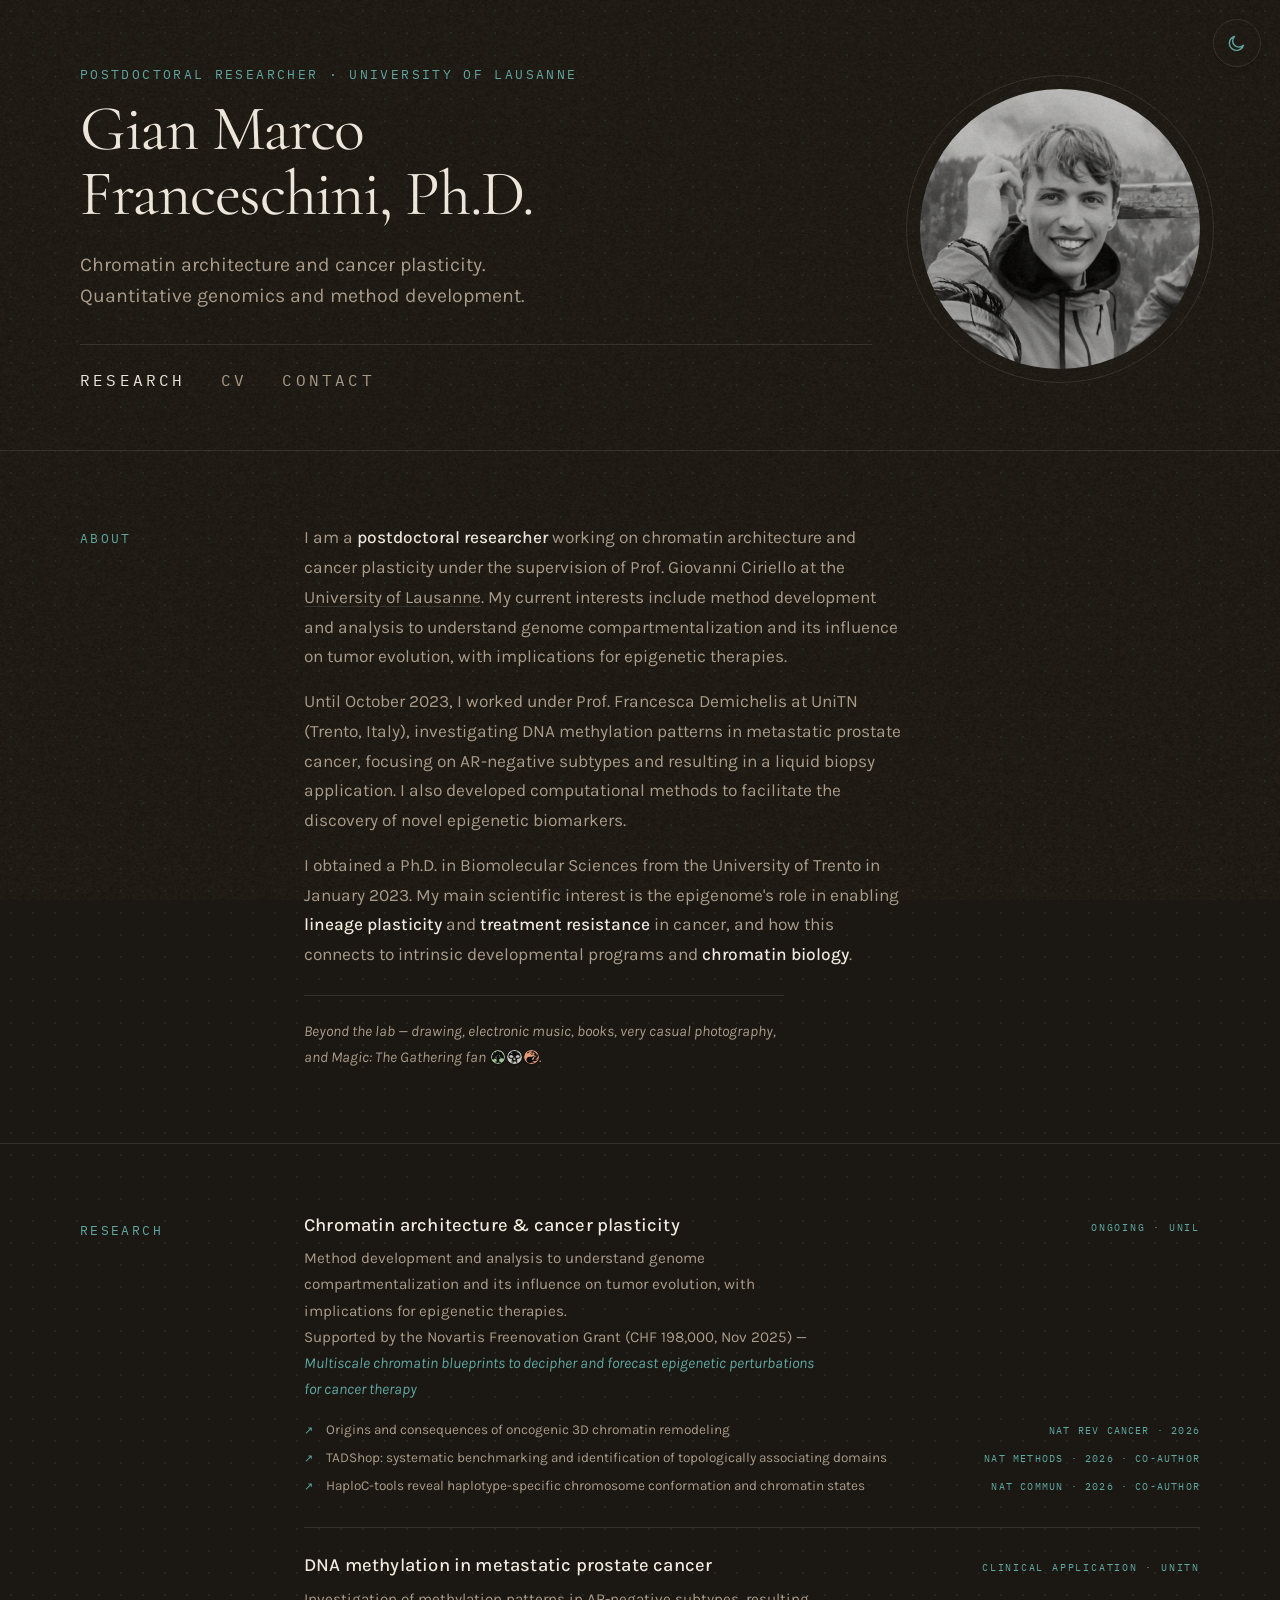
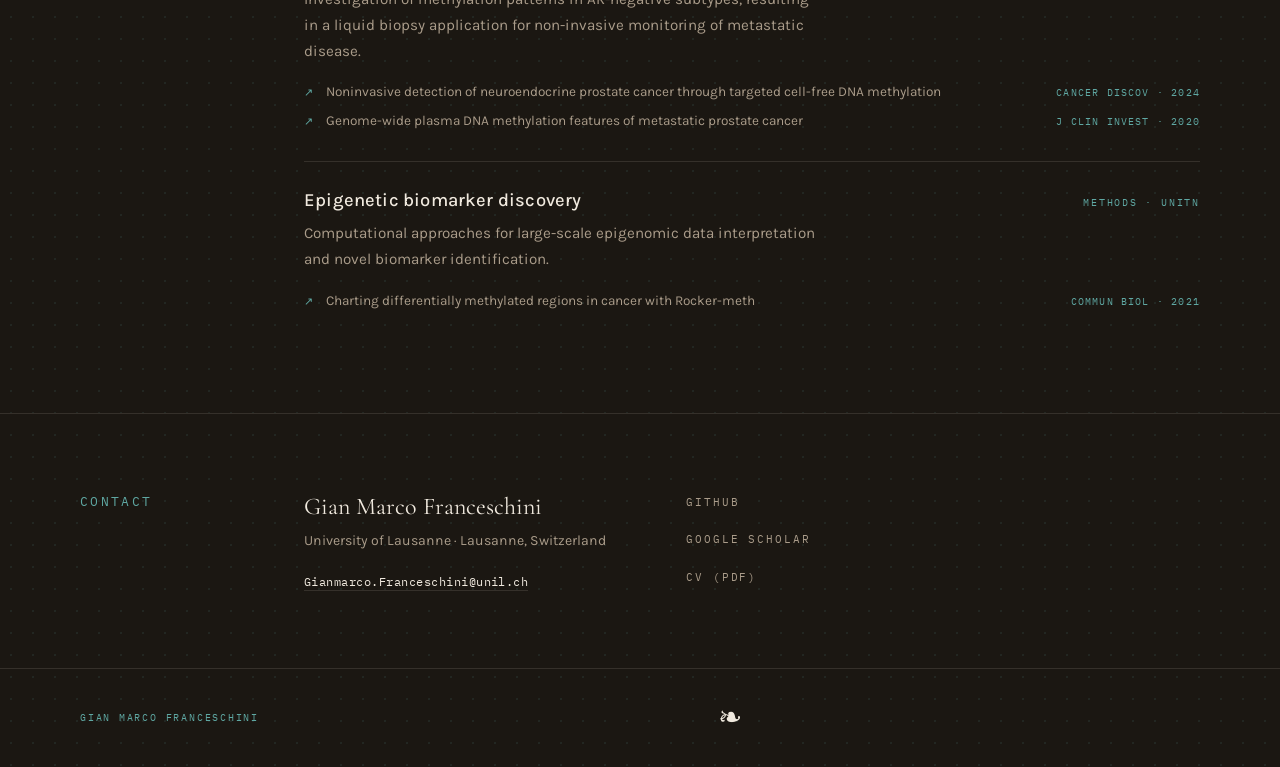
==== index.html @ 77a2c935 "Add mana symbols to Magic reference in About Fold the Magic: The Gathering mention into the interest" ====
<!doctype html>
<html lang="en">
<head>
  <meta charset="utf-8" />
  <meta name="viewport" content="width=device-width, initial-scale=1" />
  <meta name="description" content="Gian Marco Franceschini — computational biologist working on chromatin architecture and cancer plasticity at the University of Lausanne." />
  <title>Gian Marco Franceschini</title>
  <link rel="preconnect" href="https://fonts.googleapis.com" />
  <link rel="preconnect" href="https://fonts.gstatic.com" crossorigin />
  <link href="https://fonts.googleapis.com/css2?family=Cormorant+Garamond:ital,wght@0,300;0,400;0,500;1,300;1,400&family=IBM+Plex+Mono:wght@400;500&family=Karla:wght@400;500&display=swap" rel="stylesheet" />
  <link rel="stylesheet" href="./styles.css" />
  <script>
    (function () {
      try {
        var saved = localStorage.getItem('theme');
        var theme;
        if (saved === 'dark' || saved === 'light') {
          theme = saved;
        } else {
          var hour = new Date().getHours();
          theme = (hour >= 19 || hour < 7) ? 'dark' : 'light';
        }
        document.documentElement.setAttribute('data-theme', theme);
      } catch (e) {}
    }());
  </script>
</head>
<body>

  <button id="themeToggle" class="theme-toggle" type="button" aria-label="Toggle night mode" aria-pressed="false">
    <svg class="icon-sun" viewBox="0 0 24 24" fill="none" stroke="currentColor" stroke-width="1.6" stroke-linecap="round" aria-hidden="true">
      <circle cx="12" cy="12" r="4.2" />
      <path d="M12 2.5v2.4M12 19.1v2.4M4.6 4.6l1.7 1.7M17.7 17.7l1.7 1.7M2.5 12h2.4M19.1 12h2.4M4.6 19.4l1.7-1.7M17.7 6.3l1.7-1.7" />
    </svg>
    <svg class="icon-moon" viewBox="0 0 24 24" fill="none" stroke="currentColor" stroke-width="1.6" stroke-linecap="round" stroke-linejoin="round" aria-hidden="true">
      <path d="M20 14.2A8.2 8.2 0 1 1 9.8 4a6.6 6.6 0 0 0 10.2 10.2z" />
    </svg>
  </button>

  <main>

    <section class="hero" id="home">
      <div class="inner hero-layout">
        <div class="hero-text">
          <p class="label">Postdoctoral Researcher · University of Lausanne</p>
          <h1>Gian Marco<br>Franceschini, Ph.D.</h1>
          <p class="hero-lead">
            Chromatin architecture and cancer plasticity.<br>
            Quantitative genomics and method development.
          </p>
          <nav class="hero-links" aria-label="Quick links">
            <a href="#research">Research</a>
            <a href="./CV.pdf" target="_blank" rel="noopener noreferrer">CV</a>
            <a href="#contact">Contact</a>
          </nav>
        </div>
        <figure class="hero-portrait">
          <img src="./GMF.webp" alt="Gian Marco Franceschini" />
        </figure>
      </div>
    </section>

    <section class="section" id="about">
      <div class="inner two-col">
        <p class="label col-label">About</p>
        <div class="col-body">
          <p>
            I am a <strong>postdoctoral researcher</strong> working on chromatin architecture and
            cancer plasticity under the supervision of Prof. Giovanni Ciriello at the
            <a href="https://www.unil.ch" target="_blank" rel="noopener noreferrer">University of Lausanne</a>.
            My current interests include method development and analysis to understand genome
            compartmentalization and its influence on tumor evolution, with implications for epigenetic therapies.
          </p>
          <p>
            Until October 2023, I worked under Prof. Francesca Demichelis at UniTN (Trento, Italy),
            investigating DNA methylation patterns in metastatic prostate cancer, focusing on AR-negative
            subtypes and resulting in a liquid biopsy application. I also developed computational methods
            to facilitate the discovery of novel epigenetic biomarkers.
          </p>
          <p>
            I obtained a Ph.D. in Biomolecular Sciences from the University of Trento in January 2023.
            My main scientific interest is the epigenome's role in enabling <strong>lineage plasticity</strong>
            and <strong>treatment resistance</strong> in cancer, and how this connects to intrinsic
            developmental programs and <strong>chromatin biology</strong>.
          </p>
          <p class="aside">
            Beyond the lab — drawing, electronic music, books, very casual photography, and
            Magic: The Gathering fan <span class="mana" aria-label="green, black and red mana"
            role="img"><img src="./mana/G.svg" alt="" /><img src="./mana/B.svg" alt="" /><img
            src="./mana/R.svg" alt="" /></span>.
          </p>
        </div>
      </div>
    </section>

    <section class="section" id="research">
      <div class="inner two-col">
        <p class="label col-label">Research</p>
        <div class="col-body">
          <ol class="project-list">

            <li class="project-item reveal">
              <div class="project-header">
                <h3>Chromatin architecture &amp; cancer plasticity</h3>
                <span class="project-tag">Ongoing · UNIL</span>
              </div>
              <p>
                Method development and analysis to understand genome compartmentalization and its
                influence on tumor evolution, with implications for epigenetic therapies.
              </p>
              <p class="grant-note">
                Supported by the Novartis Freenovation Grant (CHF&nbsp;198,000, Nov 2025) —
                <em>Multiscale chromatin blueprints to decipher and forecast epigenetic perturbations for cancer therapy</em>
              </p>
              <ul class="paper-list">
                <li>
                  <a href="https://doi.org/10.1038/s41568-026-00969-1" target="_blank" rel="noopener noreferrer">
                    Origins and consequences of oncogenic 3D chromatin remodeling
                    <span class="venue">Nat Rev Cancer · 2026</span>
                  </a>
                </li>
                <li>
                  <a href="https://doi.org/10.1038/s41592-026-03100-2" target="_blank" rel="noopener noreferrer">
                    TADShop: systematic benchmarking and identification of topologically associating domains
                    <span class="venue">Nat Methods · 2026 · co-author</span>
                  </a>
                </li>
                <li>
                  <a href="https://doi.org/10.1038/s41467-026-72326-7" target="_blank" rel="noopener noreferrer">
                    HaploC-tools reveal haplotype-specific chromosome conformation and chromatin states
                    <span class="venue">Nat Commun · 2026 · co-author</span>
                  </a>
                </li>
              </ul>
            </li>

            <li class="project-item reveal">
              <div class="project-header">
                <h3>DNA methylation in metastatic prostate cancer</h3>
                <span class="project-tag">Clinical application · UniTN</span>
              </div>
              <p>
                Investigation of methylation patterns in AR-negative subtypes, resulting in a liquid
                biopsy application for non-invasive monitoring of metastatic disease.
              </p>
              <ul class="paper-list">
                <li>
                  <a href="https://doi.org/10.1158/2159-8290.CD-23-0754" target="_blank" rel="noopener noreferrer">
                    Noninvasive detection of neuroendocrine prostate cancer through targeted cell-free DNA methylation
                    <span class="venue">Cancer Discov · 2024</span>
                  </a>
                </li>
                <li>
                  <a href="https://doi.org/10.1172/JCI130887" target="_blank" rel="noopener noreferrer">
                    Genome-wide plasma DNA methylation features of metastatic prostate cancer
                    <span class="venue">J Clin Invest · 2020</span>
                  </a>
                </li>
              </ul>
            </li>

            <li class="project-item reveal">
              <div class="project-header">
                <h3>Epigenetic biomarker discovery</h3>
                <span class="project-tag">Methods · UniTN</span>
              </div>
              <p>
                Computational approaches for large-scale epigenomic data interpretation
                and novel biomarker identification.
              </p>
              <ul class="paper-list">
                <li>
                  <a href="https://doi.org/10.1038/s42003-021-02761-3" target="_blank" rel="noopener noreferrer">
                    Charting differentially methylated regions in cancer with Rocker-meth
                    <span class="venue">Commun Biol · 2021</span>
                  </a>
                </li>
              </ul>
            </li>

          </ol>
        </div>
      </div>
    </section>

    <section class="section" id="contact">
      <div class="inner two-col">
        <p class="label col-label">Contact</p>
        <div class="col-body contact-body">
          <div>
            <p class="contact-name">Gian Marco Franceschini</p>
            <p class="contact-place">University of Lausanne · Lausanne, Switzerland</p>
            <a class="contact-email" href="mailto:Gianmarco.Franceschini@unil.ch">
              Gianmarco.Franceschini@unil.ch
            </a>
          </div>
          <ul class="ext-links">
            <li><a href="https://github.com/gmfranceschini" target="_blank" rel="noopener noreferrer">GitHub</a></li>
            <li><a href="https://scholar.google.it/citations?user=wpAFYbkAAAAJ&hl=en" target="_blank" rel="noopener noreferrer">Google Scholar</a></li>
            <li><a href="./CV.pdf" target="_blank" rel="noopener noreferrer">CV (PDF)</a></li>
          </ul>
        </div>
      </div>
    </section>

  </main>

  <footer class="site-footer">
    <div class="inner footer-row">
      <span>Gian Marco Franceschini</span>
      <span class="ornament">❧</span>
      <span id="year"></span>
    </div>
  </footer>

  <script src="./script.js"></script>

</body>
</html>
---- styles.css ----
/* ── Tokens ───────────────────────────────────────────── */
:root {
  --bg:         #F5F3EE;
  --text:       #111010;
  --muted:      #706860;
  --accent:     #7A6B58;
  --rule:       #DDD9D1;
  --header-bg:  rgba(245, 243, 238, 0.92);
  --dot:        rgba(122, 107, 88, 0.16);
}

@media (prefers-color-scheme: dark) {
  :root:not([data-theme="light"]) {
    --bg:         #1B1712;
    --text:       #F0E9DE;
    --muted:      #AA9C8A;
    --accent:     #5FA8A3;
    --rule:       #35302A;
    --header-bg:  rgba(27, 23, 18, 0.92);
    --dot:        rgba(95, 168, 163, 0.11);
  }
}

:root[data-theme="dark"] {
  --bg:         #1B1712;
  --text:       #F0E9DE;
  --muted:      #AA9C8A;
  --accent:     #5FA8A3;
  --rule:       #35302A;
  --header-bg:  rgba(27, 23, 18, 0.92);
  --dot:        rgba(95, 168, 163, 0.11);
}

/* ── Reset ────────────────────────────────────────────── */
*, *::before, *::after { box-sizing: border-box; }

html { scroll-behavior: smooth; }

body {
  margin: 0;
  background-color: var(--bg);
  background-image: radial-gradient(
    var(--dot) 1px,
    transparent 1px
  );
  background-size: 22px 22px;
  color: var(--text);
  font-family: "Karla", sans-serif;
  font-size: 1.08rem;
  line-height: 1.72;
  -webkit-font-smoothing: antialiased;
  transition: background-color 0.3s, color 0.3s;
}


img { display: block; max-width: 100%; }

/* ── Layout ───────────────────────────────────────────── */
.inner {
  width: min(1120px, 94vw);
  margin: 0 auto;
}

.two-col {
  display: grid;
  grid-template-columns: 10rem 1fr;
  gap: 0 4rem;
  align-items: start;
}

/* ── Type scale ───────────────────────────────────────── */
h1, h2, h3 {
  font-family: "Cormorant Garamond", serif;
  font-weight: 400;
  line-height: 1.02;
  margin: 0;
  text-wrap: balance;
}

h1 {
  font-size: clamp(2.2rem, 5.5vw, 4rem);
  letter-spacing: -0.02em;
  margin-top: 0.6rem;
}

h3 {
  font-family: "Karla", sans-serif;
  font-size: clamp(1rem, 1.8vw, 1.15rem);
  font-weight: 500;
  font-style: normal;
  letter-spacing: 0.01em;
}

.label {
  font-family: "IBM Plex Mono", monospace;
  font-size: 0.82rem;
  font-weight: 400;
  text-transform: uppercase;
  letter-spacing: 0.18em;
  color: var(--accent);
  margin: 0;
}

.hero-lead {
  margin: 1.4rem 0 0;
  font-size: 1.22rem;
  color: var(--muted);
  line-height: 1.6;
  max-width: 44ch;
}

/* ── Header ───────────────────────────────────────────── */
.site-header {
  position: sticky;
  top: 0;
  z-index: 50;
  background: var(--header-bg);
  backdrop-filter: blur(12px);
  -webkit-backdrop-filter: blur(12px);
  border-bottom: 1px solid transparent;
  transition: border-color 0.4s, background-color 0.3s;
}

.site-header.is-scrolled { border-bottom-color: var(--rule); }

.header-row {
  display: flex;
  align-items: center;
  justify-content: space-between;
  min-height: 64px;
}

.brand {
  font-family: "IBM Plex Mono", monospace;
  font-size: 0.75rem;
  font-weight: 500;
  letter-spacing: 0.28em;
  text-transform: uppercase;
  text-decoration: none;
  color: var(--text);
  transition: color 0.2s;
}
.brand:hover { color: var(--accent); }

.site-nav { display: flex; gap: 2rem; }

.site-nav a {
  font-family: "IBM Plex Mono", monospace;
  font-size: 0.66rem;
  text-transform: uppercase;
  letter-spacing: 0.2em;
  text-decoration: none;
  color: var(--muted);
  transition: color 0.2s;
  padding-bottom: 1px;
  border-bottom: 1px solid transparent;
}

.site-nav a:hover,
.site-nav a.active {
  color: var(--text);
  border-bottom-color: var(--text);
}

.menu-button { display: none; }

/* ── Hero ─────────────────────────────────────────────── */
.hero { padding: 4rem 0 3.5rem; }

.hero-layout {
  display: grid;
  grid-template-columns: 1fr 280px;
  gap: 3rem;
  align-items: center;
}

.hero-text { display: flex; flex-direction: column; }

.hero-links {
  display: flex;
  gap: 2.2rem;
  margin-top: 2rem;
  align-items: center;
  border-top: 1px solid var(--rule);
  padding-top: 1.4rem;
}

.hero-links a {
  font-family: "IBM Plex Mono", monospace;
  font-size: 1rem;
  text-transform: uppercase;
  letter-spacing: 0.2em;
  text-decoration: none;
  color: var(--muted);
  transition: color 0.2s;
}

.hero-links a:first-child { color: var(--text); }

.hero-links a:hover { color: var(--text); }

.hero-portrait {
  margin: 0;
  position: relative;
}

.hero-portrait::before {
  content: '';
  position: absolute;
  inset: -14px;
  border-radius: 50%;
  border: 1px solid var(--rule);
  pointer-events: none;
}

.hero-portrait img {
  width: 280px;
  height: 280px;
  border-radius: 50%;
  object-fit: cover;
  object-position: top center;
  filter: grayscale(20%) contrast(1.02);
  transition: filter 0.3s;
}

:root[data-theme="dark"] .hero-portrait img {
  filter: grayscale(20%) contrast(1.02) brightness(0.9);
}

@media (prefers-color-scheme: dark) {
  :root:not([data-theme="light"]) .hero-portrait img {
    filter: grayscale(20%) contrast(1.02) brightness(0.9);
  }
}

/* ── Sections ─────────────────────────────────────────── */
.section {
  padding: 4.5rem 0;
  border-top: 1px solid var(--rule);
}

.col-label { padding-top: 0.3rem; }

.col-body p {
  margin: 0 0 0.95rem;
  color: var(--muted);
  max-width: 60ch;
}

.col-body p:last-child { margin-bottom: 0; }

.col-body strong { color: var(--text); font-weight: 500; }

.col-body a {
  color: inherit;
  text-decoration-color: var(--rule);
  text-underline-offset: 3px;
  transition: color 0.2s;
}

.col-body a:hover { color: var(--text); }

.aside {
  margin-top: 1.6rem !important;
  padding-top: 1.4rem;
  border-top: 1px solid var(--rule);
  font-style: italic;
  font-size: 0.94rem;
}

.mana {
  display: inline-flex;
  gap: 0.18em;
  vertical-align: -0.15em;
  margin-left: 0.1em;
}

.mana img {
  display: inline-block;
  width: 0.95em;
  height: 0.95em;
  border-radius: 50%;
  box-shadow: 0 1px 2px rgba(0, 0, 0, 0.3);
}

/* ── Research ─────────────────────────────────────────── */
.project-list {
  list-style: none;
  margin: 0;
  padding: 0;
}

.project-item {
  padding: 1.8rem 0;
  border-bottom: 1px solid var(--rule);
}

.project-item:first-child { padding-top: 0; }
.project-item:last-child  { border-bottom: none; }

.project-header {
  display: flex;
  align-items: baseline;
  justify-content: space-between;
  gap: 1.5rem;
  margin-bottom: 0.6rem;
  flex-wrap: wrap;
}

.project-tag {
  font-family: "IBM Plex Mono", monospace;
  font-size: 0.62rem;
  text-transform: uppercase;
  letter-spacing: 0.18em;
  color: var(--accent);
  white-space: nowrap;
  flex-shrink: 0;
}

.project-item p {
  margin: 0 0 0 !important;
  font-size: 0.95rem;
  max-width: 58ch;
}

.grant-note {
  margin: 0.6rem 0 0;
  font-size: 0.8rem;
  color: var(--muted);
  max-width: 58ch;
}

.grant-note em {
  font-style: italic;
  color: var(--accent);
}

/* ── Paper links ──────────────────────────────────────── */
.paper-list {
  list-style: none;
  margin: 1rem 0 0;
  padding: 0;
  display: flex;
  flex-direction: column;
  gap: 0.3rem;
}

.paper-list a {
  display: flex;
  align-items: baseline;
  gap: 0.8rem;
  font-size: 0.85rem;
  color: var(--muted) !important;
  text-decoration: none !important;
  transition: color 0.2s;
}

.paper-list a::before {
  content: "↗";
  font-size: 0.7rem;
  flex-shrink: 0;
  color: var(--accent);
  transition: color 0.2s;
}

.paper-list a:hover,
.paper-list a:hover::before { color: var(--text) !important; }

.venue {
  font-family: "IBM Plex Mono", monospace;
  font-size: 0.62rem;
  text-transform: uppercase;
  letter-spacing: 0.12em;
  color: var(--accent);
  flex-shrink: 0;
  margin-left: auto;
  padding-left: 0.5rem;
}

/* ── Contact ──────────────────────────────────────────── */
.contact-body {
  display: flex;
  align-items: flex-start;
  gap: 5rem;
}

.contact-name {
  font-family: "Cormorant Garamond", serif;
  font-size: 1.5rem;
  font-weight: 400;
  color: var(--text) !important;
  margin: 0 0 0.15rem !important;
}

.contact-place {
  font-size: 0.88rem;
  color: var(--muted) !important;
  margin: 0 0 0.8rem !important;
}

.contact-email {
  font-family: "IBM Plex Mono", monospace;
  font-size: 0.75rem;
  letter-spacing: 0.04em;
  color: var(--text) !important;
  text-decoration: none;
  border-bottom: 1px solid var(--rule);
  padding-bottom: 1px;
  transition: border-color 0.2s;
}

.contact-email:hover { border-bottom-color: var(--text); }

.ext-links {
  list-style: none;
  margin: 0;
  padding: 0;
  display: flex;
  flex-direction: column;
  gap: 0.5rem;
}

.ext-links a {
  font-family: "IBM Plex Mono", monospace;
  font-size: 0.66rem;
  text-transform: uppercase;
  letter-spacing: 0.18em;
  text-decoration: none;
  color: var(--muted);
  transition: color 0.2s;
}

.ext-links a:hover { color: var(--text); }

/* ── Footer ───────────────────────────────────────────── */
.site-footer {
  border-top: 1px solid var(--rule);
  padding: 1.5rem 0;
}

.footer-row {
  display: flex;
  justify-content: space-between;
  align-items: center;
  font-family: "IBM Plex Mono", monospace;
  font-size: 0.62rem;
  text-transform: uppercase;
  letter-spacing: 0.18em;
  color: var(--accent);
}

.ornament {
  font-family: "Cormorant Garamond", serif;
  font-size: 1.8rem;
  font-weight: 300;
  color: var(--text);
  letter-spacing: 0;
  text-transform: none;
  user-select: none;
}

/* ── Theme toggle ─────────────────────────────────────── */
.theme-toggle {
  position: fixed;
  top: 1.2rem;
  right: 1.2rem;
  z-index: 1000;
  display: inline-flex;
  align-items: center;
  justify-content: center;
  width: 3rem;
  height: 3rem;
  background: var(--bg);
  border: 1.5px solid var(--rule);
  border-radius: 50%;
  color: var(--accent);
  cursor: pointer;
  box-shadow: 0 2px 8px rgba(0, 0, 0, 0.12);
  transition: background-color 0.3s, border-color 0.2s, color 0.2s, transform 0.2s;
}

.theme-toggle:hover { border-color: var(--accent); color: var(--accent); transform: scale(1.06); }

.theme-toggle svg { width: 1.3rem; height: 1.3rem; }

.theme-toggle .icon-moon { display: none; }
:root[data-theme="dark"] .theme-toggle .icon-sun { display: none; }
:root[data-theme="dark"] .theme-toggle .icon-moon { display: block; }

/* ── Reveal ───────────────────────────────────────────── */
.reveal {
  opacity: 0;
  transform: translateY(12px);
  transition: opacity 0.6s ease, transform 0.6s ease;
}
.reveal.is-visible { opacity: 1; transform: none; }

/* ── Responsive ───────────────────────────────────────── */
@media (max-width: 820px) {
  .hero-layout { grid-template-columns: 1fr; gap: 3rem; }
  .hero-portrait { order: -1; width: fit-content; margin: 0 auto; }
  .two-col { grid-template-columns: 1fr; gap: 1rem 0; }
  .col-label { padding-top: 0; }
  .contact-body { flex-direction: column; gap: 2rem; }
  .project-header { flex-direction: column; gap: 0.3rem; }
  .venue { margin-left: 0; }
}

@media (max-width: 580px) {
  .hero { padding: 5rem 0 4.5rem; }
  .hero-links { gap: 1.5rem; }
  .section { padding: 3.5rem 0; }

  .menu-button {
    display: inline-flex;
    align-items: center;
    background: transparent;
    border: 1px solid var(--rule);
    color: var(--text);
    font-family: "IBM Plex Mono", monospace;
    font-size: 0.62rem;
    text-transform: uppercase;
    letter-spacing: 0.18em;
    padding: 0.4rem 0.75rem;
    cursor: pointer;
  }

  .site-nav {
    position: absolute;
    top: 64px;
    right: 5vw;
    background: var(--bg);
    border: 1px solid var(--rule);
    display: none;
    flex-direction: column;
    gap: 0;
    padding: 0.5rem 0;
    min-width: 10rem;
  }

  .site-nav.open { display: flex; }

  .site-nav a {
    padding: 0.5rem 1rem;
    border: none;
    width: 100%;
  }
}

@media (prefers-reduced-motion: reduce) {
  *, *::before, *::after { transition-duration: 0.01ms !important; scroll-behavior: auto !important; }
  .reveal { opacity: 1; transform: none; }
}
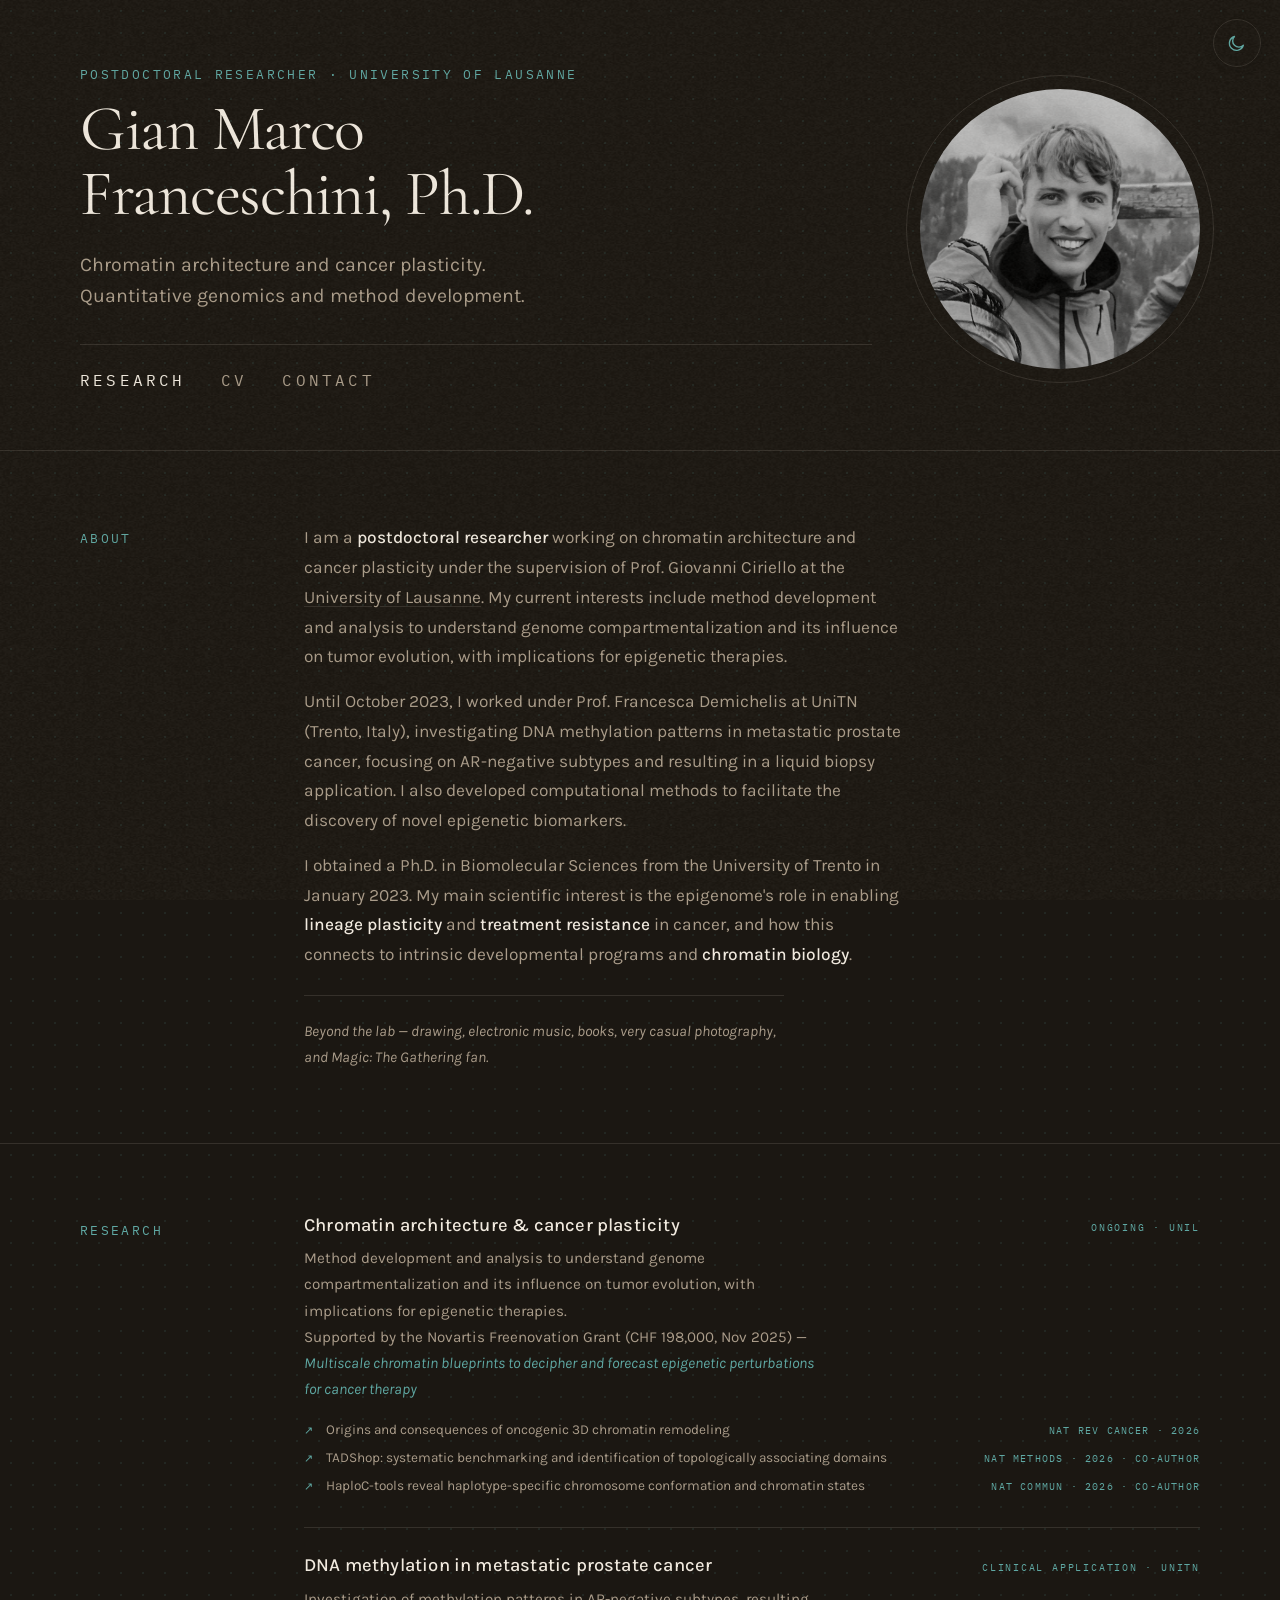
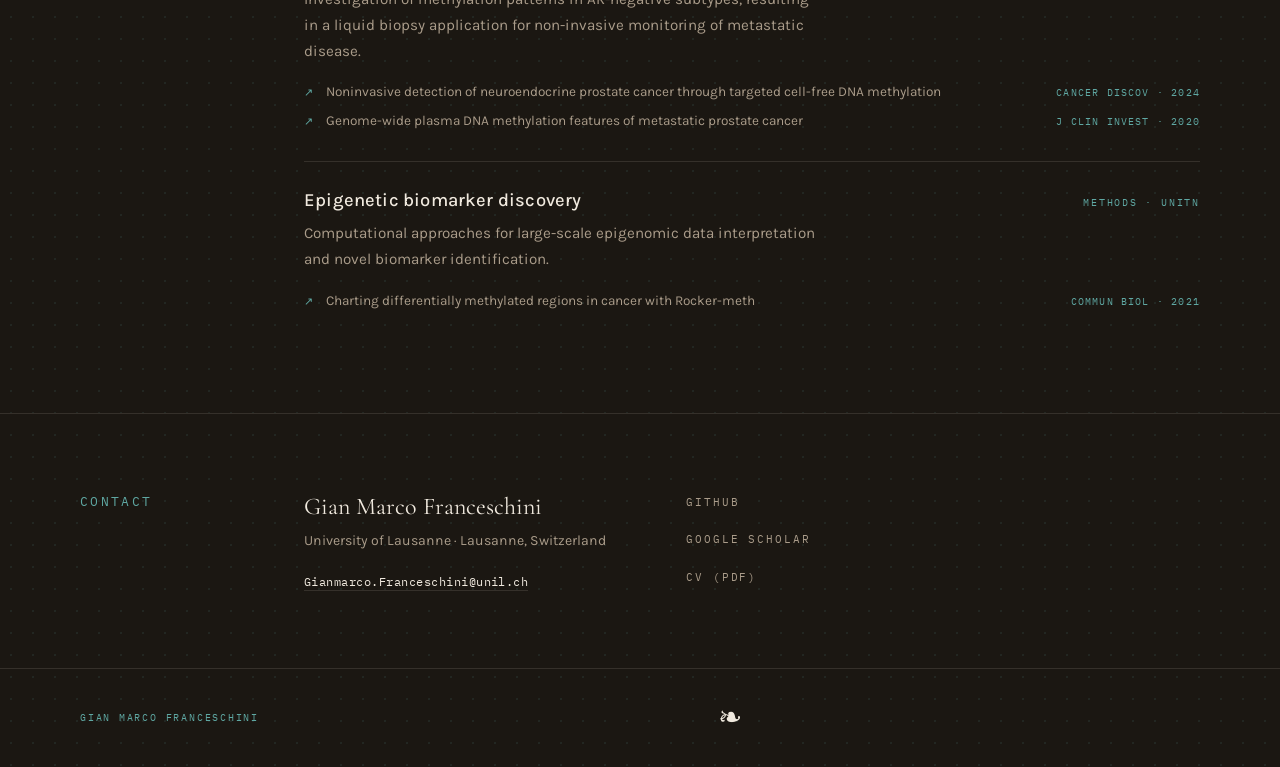
==== commit 2d19dcb4: "Drop mana symbols from the About aside The inline symbols rendered too large next to the italic asid" ====
--- a/index.html
+++ b/index.html
@@ -85,9 +85,7 @@
           </p>
           <p class="aside">
             Beyond the lab — drawing, electronic music, books, very casual photography, and
-            Magic: The Gathering fan <span class="mana" aria-label="green, black and red mana"
-            role="img"><img src="./mana/G.svg" alt="" /><img src="./mana/B.svg" alt="" /><img
-            src="./mana/R.svg" alt="" /></span>.
+            Magic: The Gathering fan.
           </p>
         </div>
       </div>
--- a/styles.css
+++ b/styles.css
@@ -268,21 +268,6 @@
   font-size: 0.94rem;
 }
 
-.mana {
-  display: inline-flex;
-  gap: 0.18em;
-  vertical-align: -0.15em;
-  margin-left: 0.1em;
-}
-
-.mana img {
-  display: inline-block;
-  width: 0.95em;
-  height: 0.95em;
-  border-radius: 50%;
-  box-shadow: 0 1px 2px rgba(0, 0, 0, 0.3);
-}
-
 /* ── Research ─────────────────────────────────────────── */
 .project-list {
   list-style: none;
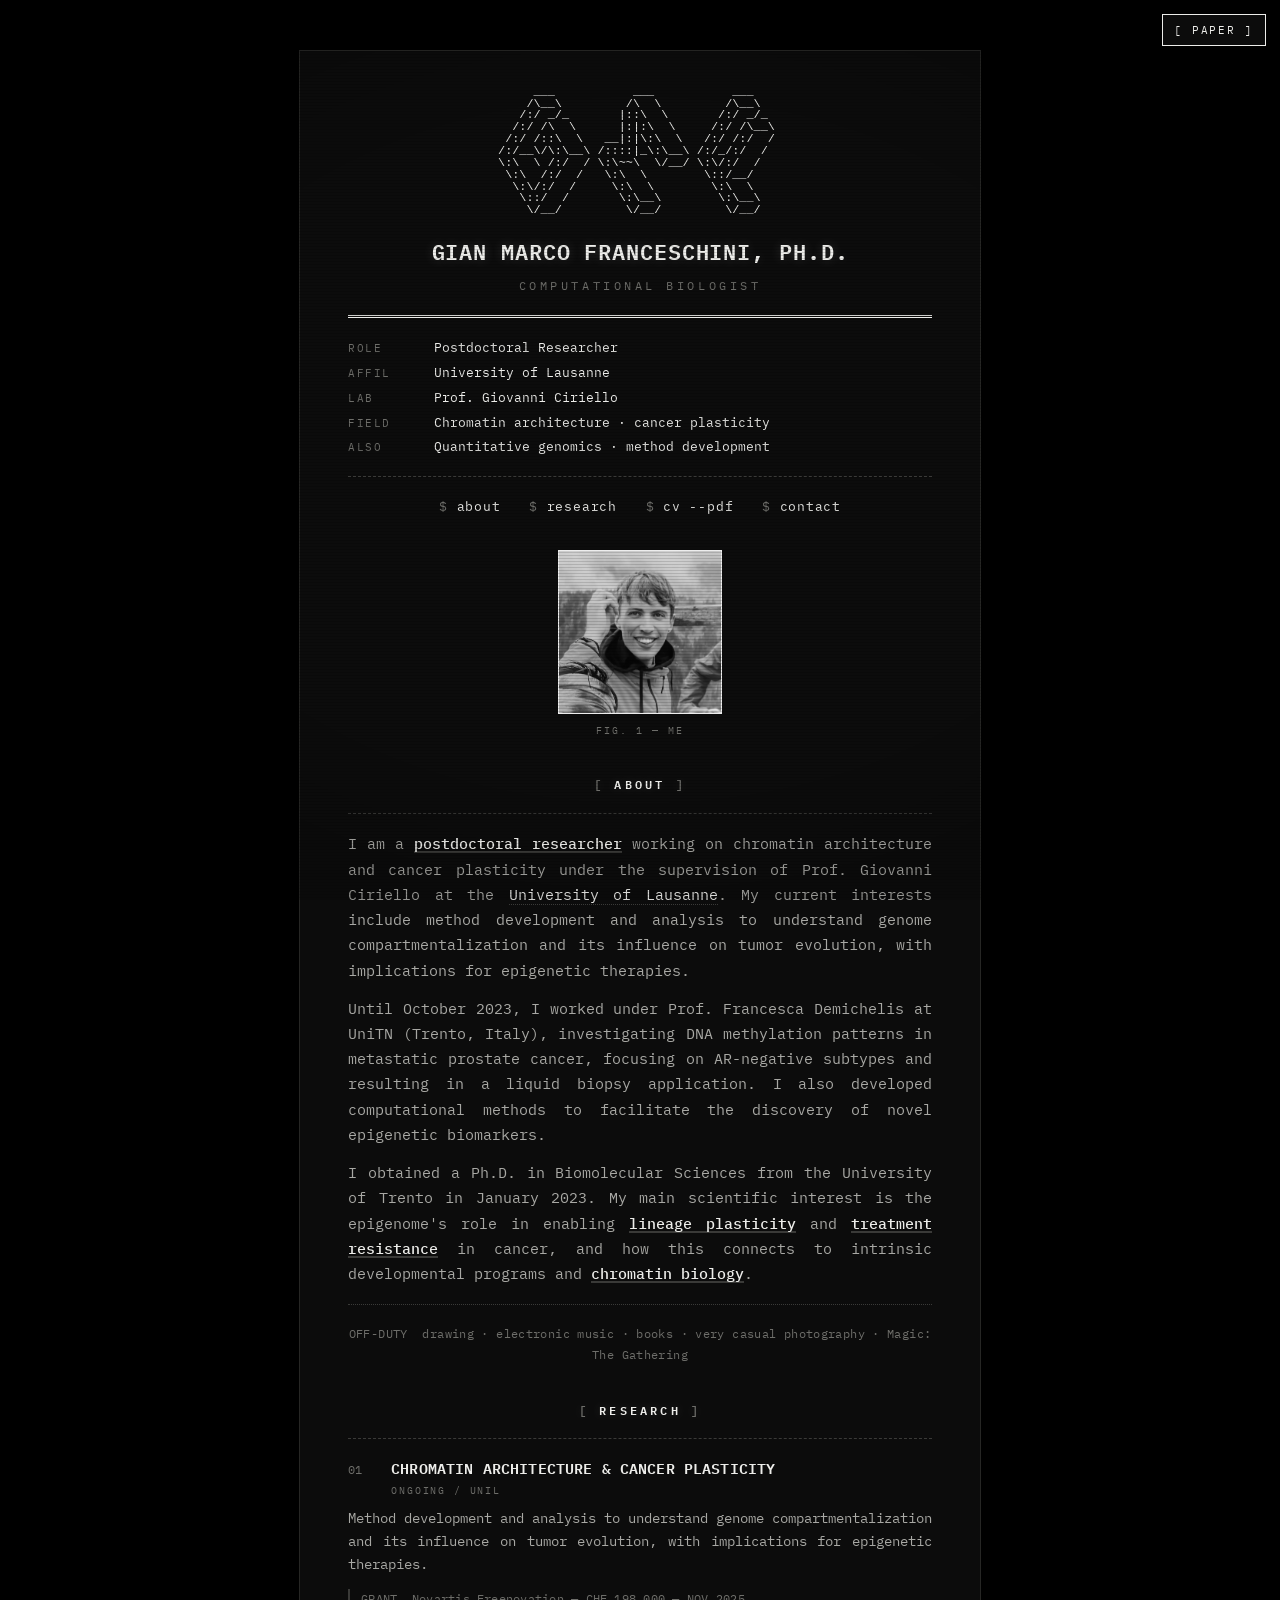
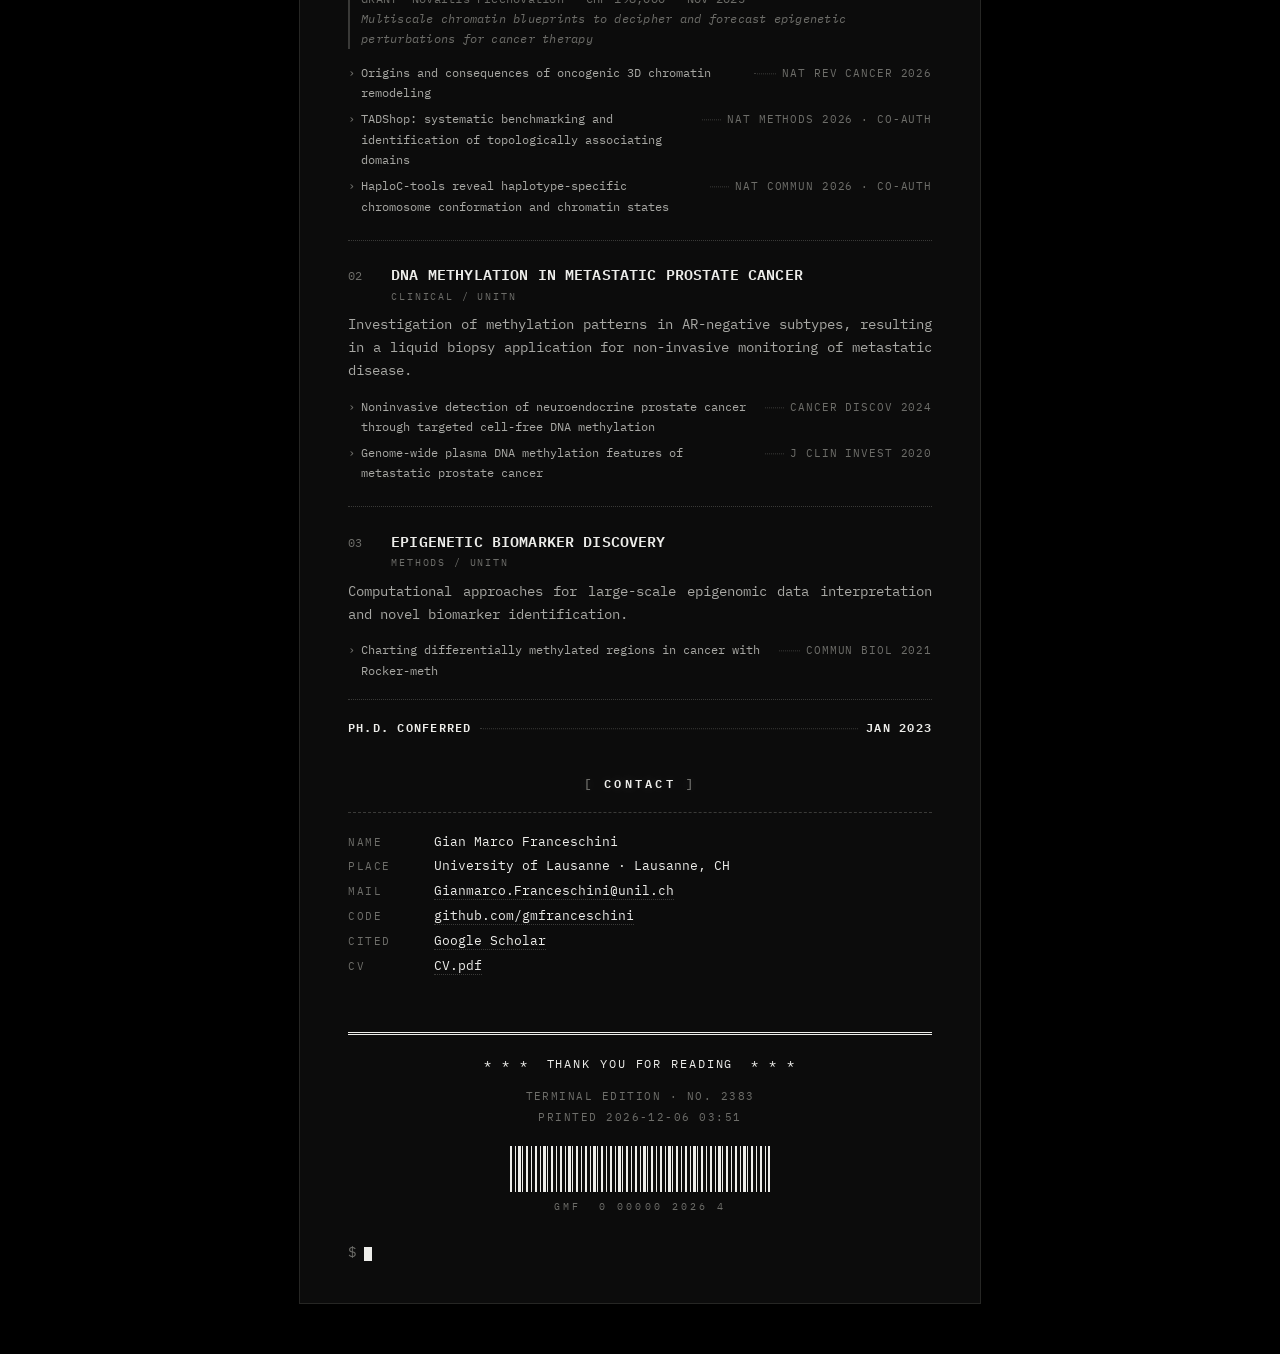
==== commit d2540452: "Switch the site to the terminal/receipt version Replace the editorial layout with a monospace, black" ====
--- a/index.html
+++ b/index.html
@@ -7,211 +7,231 @@
   <title>Gian Marco Franceschini</title>
   <link rel="preconnect" href="https://fonts.googleapis.com" />
   <link rel="preconnect" href="https://fonts.gstatic.com" crossorigin />
-  <link href="https://fonts.googleapis.com/css2?family=Cormorant+Garamond:ital,wght@0,300;0,400;0,500;1,300;1,400&family=IBM+Plex+Mono:wght@400;500&family=Karla:wght@400;500&display=swap" rel="stylesheet" />
-  <link rel="stylesheet" href="./styles.css" />
+  <link href="https://fonts.googleapis.com/css2?family=IBM+Plex+Mono:ital,wght@0,400;0,500;0,600;1,400&display=swap" rel="stylesheet" />
+  <link rel="stylesheet" href="./terminal.css" />
   <script>
     (function () {
       try {
-        var saved = localStorage.getItem('theme');
-        var theme;
-        if (saved === 'dark' || saved === 'light') {
-          theme = saved;
+        var saved = localStorage.getItem('receipt-mode');
+        if (saved === 'crt' || saved === 'paper') {
+          document.documentElement.setAttribute('data-mode', saved);
         } else {
           var hour = new Date().getHours();
-          theme = (hour >= 19 || hour < 7) ? 'dark' : 'light';
+          document.documentElement.setAttribute('data-mode', (hour >= 19 || hour < 7) ? 'crt' : 'paper');
         }
-        document.documentElement.setAttribute('data-theme', theme);
       } catch (e) {}
     }());
   </script>
 </head>
 <body>
 
-  <button id="themeToggle" class="theme-toggle" type="button" aria-label="Toggle night mode" aria-pressed="false">
-    <svg class="icon-sun" viewBox="0 0 24 24" fill="none" stroke="currentColor" stroke-width="1.6" stroke-linecap="round" aria-hidden="true">
-      <circle cx="12" cy="12" r="4.2" />
-      <path d="M12 2.5v2.4M12 19.1v2.4M4.6 4.6l1.7 1.7M17.7 17.7l1.7 1.7M2.5 12h2.4M19.1 12h2.4M4.6 19.4l1.7-1.7M17.7 6.3l1.7-1.7" />
-    </svg>
-    <svg class="icon-moon" viewBox="0 0 24 24" fill="none" stroke="currentColor" stroke-width="1.6" stroke-linecap="round" stroke-linejoin="round" aria-hidden="true">
-      <path d="M20 14.2A8.2 8.2 0 1 1 9.8 4a6.6 6.6 0 0 0 10.2 10.2z" />
-    </svg>
+  <button id="modeToggle" class="mode-toggle" type="button" aria-label="Toggle terminal mode" aria-pressed="false">
+    <span class="mode-toggle-label">[ CRT ]</span>
   </button>
 
-  <main>
-
-    <section class="hero" id="home">
-      <div class="inner hero-layout">
-        <div class="hero-text">
-          <p class="label">Postdoctoral Researcher · University of Lausanne</p>
-          <h1>Gian Marco<br>Franceschini, Ph.D.</h1>
-          <p class="hero-lead">
-            Chromatin architecture and cancer plasticity.<br>
-            Quantitative genomics and method development.
-          </p>
-          <nav class="hero-links" aria-label="Quick links">
-            <a href="#research">Research</a>
-            <a href="./CV.pdf" target="_blank" rel="noopener noreferrer">CV</a>
-            <a href="#contact">Contact</a>
-          </nav>
-        </div>
-        <figure class="hero-portrait">
-          <img src="./GMF.webp" alt="Gian Marco Franceschini" />
-        </figure>
+  <main class="receipt">
+
+    <div class="tear tear-top" aria-hidden="true"></div>
+
+    <header class="slip-head">
+      <pre class="logo" aria-hidden="true">      ___           ___           ___     
+     /\__\         /\  \         /\__\    
+    /:/ _/_       |::\  \       /:/ _/_   
+   /:/ /\  \      |:|:\  \     /:/ /\__\  
+  /:/ /::\  \   __|:|\:\  \   /:/ /:/  /  
+ /:/__\/\:\__\ /::::|_\:\__\ /:/_/:/  /   
+ \:\  \ /:/  / \:\~~\  \/__/ \:\/:/  /    
+  \:\  /:/  /   \:\  \        \::/__/     
+   \:\/:/  /     \:\  \        \:\  \     
+    \::/  /       \:\__\        \:\__\    
+     \/__/         \/__/         \/__/    </pre>
+      <h1>Gian Marco Franceschini, Ph.D.</h1>
+      <p class="sub">Computational biologist</p>
+      <div class="rule rule-double" aria-hidden="true"></div>
+      <dl class="meta">
+        <div><dt>ROLE</dt><dd>Postdoctoral Researcher</dd></div>
+        <div><dt>AFFIL</dt><dd>University of Lausanne</dd></div>
+        <div><dt>LAB</dt><dd>Prof. Giovanni Ciriello</dd></div>
+        <div><dt>FIELD</dt><dd>Chromatin architecture · cancer plasticity</dd></div>
+        <div><dt>ALSO</dt><dd>Quantitative genomics · method development</dd></div>
+      </dl>
+      <div class="rule" aria-hidden="true"></div>
+      <nav class="cmd-nav" aria-label="Quick links">
+        <a href="#about"><span class="prompt">$</span> about</a>
+        <a href="#research"><span class="prompt">$</span> research</a>
+        <a href="./CV.pdf" target="_blank" rel="noopener noreferrer"><span class="prompt">$</span> cv --pdf</a>
+        <a href="#contact"><span class="prompt">$</span> contact</a>
+      </nav>
+    </header>
+
+    <figure class="portrait">
+      <img src="./GMF.webp" alt="Gian Marco Franceschini" />
+      <figcaption>FIG. 1 — ME</figcaption>
+    </figure>
+
+    <section class="block" id="about">
+      <h2><span class="bracket">[</span> ABOUT <span class="bracket">]</span></h2>
+      <div class="rule" aria-hidden="true"></div>
+      <p>
+        I am a <strong>postdoctoral researcher</strong> working on chromatin architecture and
+        cancer plasticity under the supervision of Prof. Giovanni Ciriello at the
+        <a href="https://www.unil.ch" target="_blank" rel="noopener noreferrer">University of Lausanne</a>.
+        My current interests include method development and analysis to understand genome
+        compartmentalization and its influence on tumor evolution, with implications for
+        epigenetic therapies.
+      </p>
+      <p>
+        Until October 2023, I worked under Prof. Francesca Demichelis at UniTN (Trento, Italy),
+        investigating DNA methylation patterns in metastatic prostate cancer, focusing on
+        AR-negative subtypes and resulting in a liquid biopsy application. I also developed
+        computational methods to facilitate the discovery of novel epigenetic biomarkers.
+      </p>
+      <p>
+        I obtained a Ph.D. in Biomolecular Sciences from the University of Trento in January 2023.
+        My main scientific interest is the epigenome's role in enabling <strong>lineage plasticity</strong>
+        and <strong>treatment resistance</strong> in cancer, and how this connects to intrinsic
+        developmental programs and <strong>chromatin biology</strong>.
+      </p>
+      <div class="rule rule-dash" aria-hidden="true"></div>
+      <p class="aside">
+        OFF-DUTY &nbsp;drawing · electronic music · books · very casual photography ·
+        Magic: The Gathering
+      </p>
+    </section>
+
+    <section class="block" id="research">
+      <h2><span class="bracket">[</span> RESEARCH <span class="bracket">]</span></h2>
+      <div class="rule" aria-hidden="true"></div>
+
+      <ol class="items">
+
+        <li class="item">
+          <div class="item-head">
+            <span class="qty">01</span>
+            <h3>Chromatin architecture &amp; cancer plasticity</h3>
+            <span class="tag">ONGOING / UNIL</span>
+          </div>
+          <p>
+            Method development and analysis to understand genome compartmentalization and its
+            influence on tumor evolution, with implications for epigenetic therapies.
+          </p>
+          <p class="grant">
+            GRANT &nbsp;Novartis Freenovation — CHF&nbsp;198,000 — NOV 2025<br>
+            <em>Multiscale chromatin blueprints to decipher and forecast epigenetic
+            perturbations for cancer therapy</em>
+          </p>
+          <ul class="papers">
+            <li>
+              <a href="https://doi.org/10.1038/s41568-026-00969-1" target="_blank" rel="noopener noreferrer">
+                <span class="paper-title">Origins and consequences of oncogenic 3D chromatin remodeling</span>
+                <span class="leader" aria-hidden="true"></span>
+                <span class="venue">Nat Rev Cancer 2026</span>
+              </a>
+            </li>
+            <li>
+              <a href="https://doi.org/10.1038/s41592-026-03100-2" target="_blank" rel="noopener noreferrer">
+                <span class="paper-title">TADShop: systematic benchmarking and identification of topologically associating domains</span>
+                <span class="leader" aria-hidden="true"></span>
+                <span class="venue">Nat Methods 2026 · co-auth</span>
+              </a>
+            </li>
+            <li>
+              <a href="https://doi.org/10.1038/s41467-026-72326-7" target="_blank" rel="noopener noreferrer">
+                <span class="paper-title">HaploC-tools reveal haplotype-specific chromosome conformation and chromatin states</span>
+                <span class="leader" aria-hidden="true"></span>
+                <span class="venue">Nat Commun 2026 · co-auth</span>
+              </a>
+            </li>
+          </ul>
+        </li>
+
+        <li class="item">
+          <div class="item-head">
+            <span class="qty">02</span>
+            <h3>DNA methylation in metastatic prostate cancer</h3>
+            <span class="tag">CLINICAL / UNITN</span>
+          </div>
+          <p>
+            Investigation of methylation patterns in AR-negative subtypes, resulting in a liquid
+            biopsy application for non-invasive monitoring of metastatic disease.
+          </p>
+          <ul class="papers">
+            <li>
+              <a href="https://doi.org/10.1158/2159-8290.CD-23-0754" target="_blank" rel="noopener noreferrer">
+                <span class="paper-title">Noninvasive detection of neuroendocrine prostate cancer through targeted cell-free DNA methylation</span>
+                <span class="leader" aria-hidden="true"></span>
+                <span class="venue">Cancer Discov 2024</span>
+              </a>
+            </li>
+            <li>
+              <a href="https://doi.org/10.1172/JCI130887" target="_blank" rel="noopener noreferrer">
+                <span class="paper-title">Genome-wide plasma DNA methylation features of metastatic prostate cancer</span>
+                <span class="leader" aria-hidden="true"></span>
+                <span class="venue">J Clin Invest 2020</span>
+              </a>
+            </li>
+          </ul>
+        </li>
+
+        <li class="item">
+          <div class="item-head">
+            <span class="qty">03</span>
+            <h3>Epigenetic biomarker discovery</h3>
+            <span class="tag">METHODS / UNITN</span>
+          </div>
+          <p>
+            Computational approaches for large-scale epigenomic data interpretation
+            and novel biomarker identification.
+          </p>
+          <ul class="papers">
+            <li>
+              <a href="https://doi.org/10.1038/s42003-021-02761-3" target="_blank" rel="noopener noreferrer">
+                <span class="paper-title">Charting differentially methylated regions in cancer with Rocker-meth</span>
+                <span class="leader" aria-hidden="true"></span>
+                <span class="venue">Commun Biol 2021</span>
+              </a>
+            </li>
+          </ul>
+        </li>
+
+      </ol>
+
+      <div class="rule rule-dash" aria-hidden="true"></div>
+      <div class="totals">
+        <div class="grand"><span>PH.D. CONFERRED</span><span class="leader" aria-hidden="true"></span><span>JAN 2023</span></div>
       </div>
     </section>
 
-    <section class="section" id="about">
-      <div class="inner two-col">
-        <p class="label col-label">About</p>
-        <div class="col-body">
-          <p>
-            I am a <strong>postdoctoral researcher</strong> working on chromatin architecture and
-            cancer plasticity under the supervision of Prof. Giovanni Ciriello at the
-            <a href="https://www.unil.ch" target="_blank" rel="noopener noreferrer">University of Lausanne</a>.
-            My current interests include method development and analysis to understand genome
-            compartmentalization and its influence on tumor evolution, with implications for epigenetic therapies.
-          </p>
-          <p>
-            Until October 2023, I worked under Prof. Francesca Demichelis at UniTN (Trento, Italy),
-            investigating DNA methylation patterns in metastatic prostate cancer, focusing on AR-negative
-            subtypes and resulting in a liquid biopsy application. I also developed computational methods
-            to facilitate the discovery of novel epigenetic biomarkers.
-          </p>
-          <p>
-            I obtained a Ph.D. in Biomolecular Sciences from the University of Trento in January 2023.
-            My main scientific interest is the epigenome's role in enabling <strong>lineage plasticity</strong>
-            and <strong>treatment resistance</strong> in cancer, and how this connects to intrinsic
-            developmental programs and <strong>chromatin biology</strong>.
-          </p>
-          <p class="aside">
-            Beyond the lab — drawing, electronic music, books, very casual photography, and
-            Magic: The Gathering fan.
-          </p>
-        </div>
-      </div>
+    <section class="block" id="contact">
+      <h2><span class="bracket">[</span> CONTACT <span class="bracket">]</span></h2>
+      <div class="rule" aria-hidden="true"></div>
+      <dl class="meta">
+        <div><dt>NAME</dt><dd>Gian Marco Franceschini</dd></div>
+        <div><dt>PLACE</dt><dd>University of Lausanne · Lausanne, CH</dd></div>
+        <div><dt>MAIL</dt><dd><a href="mailto:Gianmarco.Franceschini@unil.ch">Gianmarco.Franceschini@unil.ch</a></dd></div>
+        <div><dt>CODE</dt><dd><a href="https://github.com/gmfranceschini" target="_blank" rel="noopener noreferrer">github.com/gmfranceschini</a></dd></div>
+        <div><dt>CITED</dt><dd><a href="https://scholar.google.it/citations?user=wpAFYbkAAAAJ&hl=en" target="_blank" rel="noopener noreferrer">Google Scholar</a></dd></div>
+        <div><dt>CV</dt><dd><a href="./CV.pdf" target="_blank" rel="noopener noreferrer">CV.pdf</a></dd></div>
+      </dl>
     </section>
 
-    <section class="section" id="research">
-      <div class="inner two-col">
-        <p class="label col-label">Research</p>
-        <div class="col-body">
-          <ol class="project-list">
-
-            <li class="project-item reveal">
-              <div class="project-header">
-                <h3>Chromatin architecture &amp; cancer plasticity</h3>
-                <span class="project-tag">Ongoing · UNIL</span>
-              </div>
-              <p>
-                Method development and analysis to understand genome compartmentalization and its
-                influence on tumor evolution, with implications for epigenetic therapies.
-              </p>
-              <p class="grant-note">
-                Supported by the Novartis Freenovation Grant (CHF&nbsp;198,000, Nov 2025) —
-                <em>Multiscale chromatin blueprints to decipher and forecast epigenetic perturbations for cancer therapy</em>
-              </p>
-              <ul class="paper-list">
-                <li>
-                  <a href="https://doi.org/10.1038/s41568-026-00969-1" target="_blank" rel="noopener noreferrer">
-                    Origins and consequences of oncogenic 3D chromatin remodeling
-                    <span class="venue">Nat Rev Cancer · 2026</span>
-                  </a>
-                </li>
-                <li>
-                  <a href="https://doi.org/10.1038/s41592-026-03100-2" target="_blank" rel="noopener noreferrer">
-                    TADShop: systematic benchmarking and identification of topologically associating domains
-                    <span class="venue">Nat Methods · 2026 · co-author</span>
-                  </a>
-                </li>
-                <li>
-                  <a href="https://doi.org/10.1038/s41467-026-72326-7" target="_blank" rel="noopener noreferrer">
-                    HaploC-tools reveal haplotype-specific chromosome conformation and chromatin states
-                    <span class="venue">Nat Commun · 2026 · co-author</span>
-                  </a>
-                </li>
-              </ul>
-            </li>
-
-            <li class="project-item reveal">
-              <div class="project-header">
-                <h3>DNA methylation in metastatic prostate cancer</h3>
-                <span class="project-tag">Clinical application · UniTN</span>
-              </div>
-              <p>
-                Investigation of methylation patterns in AR-negative subtypes, resulting in a liquid
-                biopsy application for non-invasive monitoring of metastatic disease.
-              </p>
-              <ul class="paper-list">
-                <li>
-                  <a href="https://doi.org/10.1158/2159-8290.CD-23-0754" target="_blank" rel="noopener noreferrer">
-                    Noninvasive detection of neuroendocrine prostate cancer through targeted cell-free DNA methylation
-                    <span class="venue">Cancer Discov · 2024</span>
-                  </a>
-                </li>
-                <li>
-                  <a href="https://doi.org/10.1172/JCI130887" target="_blank" rel="noopener noreferrer">
-                    Genome-wide plasma DNA methylation features of metastatic prostate cancer
-                    <span class="venue">J Clin Invest · 2020</span>
-                  </a>
-                </li>
-              </ul>
-            </li>
-
-            <li class="project-item reveal">
-              <div class="project-header">
-                <h3>Epigenetic biomarker discovery</h3>
-                <span class="project-tag">Methods · UniTN</span>
-              </div>
-              <p>
-                Computational approaches for large-scale epigenomic data interpretation
-                and novel biomarker identification.
-              </p>
-              <ul class="paper-list">
-                <li>
-                  <a href="https://doi.org/10.1038/s42003-021-02761-3" target="_blank" rel="noopener noreferrer">
-                    Charting differentially methylated regions in cancer with Rocker-meth
-                    <span class="venue">Commun Biol · 2021</span>
-                  </a>
-                </li>
-              </ul>
-            </li>
-
-          </ol>
-        </div>
-      </div>
-    </section>
-
-    <section class="section" id="contact">
-      <div class="inner two-col">
-        <p class="label col-label">Contact</p>
-        <div class="col-body contact-body">
-          <div>
-            <p class="contact-name">Gian Marco Franceschini</p>
-            <p class="contact-place">University of Lausanne · Lausanne, Switzerland</p>
-            <a class="contact-email" href="mailto:Gianmarco.Franceschini@unil.ch">
-              Gianmarco.Franceschini@unil.ch
-            </a>
-          </div>
-          <ul class="ext-links">
-            <li><a href="https://github.com/gmfranceschini" target="_blank" rel="noopener noreferrer">GitHub</a></li>
-            <li><a href="https://scholar.google.it/citations?user=wpAFYbkAAAAJ&hl=en" target="_blank" rel="noopener noreferrer">Google Scholar</a></li>
-            <li><a href="./CV.pdf" target="_blank" rel="noopener noreferrer">CV (PDF)</a></li>
-          </ul>
-        </div>
-      </div>
-    </section>
+    <footer class="slip-foot">
+      <div class="rule rule-double" aria-hidden="true"></div>
+      <p class="thanks">* * *&nbsp; THANK YOU FOR READING &nbsp;* * *</p>
+      <p class="stamp">
+        TERMINAL EDITION · NO. <span id="serial">0000</span><br>
+        PRINTED <span id="printed">—</span>
+      </p>
+      <div class="barcode" aria-hidden="true"></div>
+      <p class="barcode-num" aria-hidden="true">GMF &nbsp;0 00000 <span id="year">----</span> 4</p>
+      <p class="caret-line"><span class="prompt">$</span> <span class="caret" aria-hidden="true"></span></p>
+    </footer>
+
+    <div class="tear tear-bottom" aria-hidden="true"></div>
 
   </main>
 
-  <footer class="site-footer">
-    <div class="inner footer-row">
-      <span>Gian Marco Franceschini</span>
-      <span class="ornament">❧</span>
-      <span id="year"></span>
-    </div>
-  </footer>
-
-  <script src="./script.js"></script>
+  <script src="./terminal.js"></script>
 
 </body>
 </html>
--- a/terminal.css
+++ b/terminal.css
@@ -0,0 +1,511 @@
+/* ── Tokens ───────────────────────────────────────────── */
+:root {
+  --ink:        #141414;
+  --ink-soft:   #4a4a4a;
+  --ink-faint:  #8a8a8a;
+  --paper:      #FBFBF9;
+  --backdrop:   #D8D8D4;
+  --rule:       #141414;
+  --rule-faint: #BDBDB8;
+  --glow:       none;
+  --sheet-shadow: 0 1px 0 rgba(0,0,0,0.06), 0 14px 34px rgba(0,0,0,0.16);
+  --scan-op:    0;
+}
+
+:root[data-mode="crt"] {
+  --ink:        #EDEDEA;
+  --ink-soft:   #A8A8A4;
+  --ink-faint:  #6E6E6A;
+  --paper:      #0C0C0C;
+  --backdrop:   #000000;
+  --rule:       #EDEDEA;
+  --rule-faint: #3A3A38;
+  --glow:       0 0 12px rgba(255, 255, 255, 0.18);
+  --sheet-shadow: 0 0 0 1px #262624;
+  --scan-op:    0.5;
+}
+
+/* ── Reset ────────────────────────────────────────────── */
+*, *::before, *::after { box-sizing: border-box; }
+
+html { scroll-behavior: smooth; }
+
+body {
+  margin: 0;
+  padding: clamp(1rem, 4vw, 3.5rem) 0;
+  background: var(--backdrop);
+  color: var(--ink);
+  font-family: "IBM Plex Mono", ui-monospace, "Courier New", monospace;
+  font-size: 0.94rem;
+  line-height: 1.68;
+  font-variant-ligatures: none;
+  -webkit-font-smoothing: antialiased;
+  transition: background-color 0.25s, color 0.25s;
+}
+
+/* CRT scanlines + vignette */
+body::after {
+  content: "";
+  position: fixed;
+  inset: 0;
+  z-index: 900;
+  pointer-events: none;
+  opacity: var(--scan-op);
+  background:
+    repeating-linear-gradient(
+      to bottom,
+      rgba(0, 0, 0, 0.26) 0 1px,
+      rgba(0, 0, 0, 0) 1px 3px
+    ),
+    radial-gradient(ellipse at center, rgba(0,0,0,0) 55%, rgba(0,0,0,0.55) 100%);
+  transition: opacity 0.25s;
+}
+
+img { display: block; max-width: 100%; }
+
+a { color: inherit; }
+
+/* ── The slip ─────────────────────────────────────────── */
+.receipt {
+  width: min(680px, 94vw);
+  margin: 0 auto;
+  background: var(--paper);
+  box-shadow: var(--sheet-shadow);
+  padding: 0 clamp(1.2rem, 4vw, 3rem);
+  transition: background-color 0.25s, box-shadow 0.25s;
+}
+
+.tear {
+  height: 10px;
+  background: var(--paper);
+  margin: 0 clamp(-1.2rem, -4vw, -3rem);
+  transition: background-color 0.25s;
+}
+
+.tear-top {
+  -webkit-mask: repeating-conic-gradient(from -45deg at bottom, #0000 0deg 90deg, #000 90deg 180deg) 0 0 / 16px 100%;
+          mask: repeating-conic-gradient(from -45deg at bottom, #0000 0deg 90deg, #000 90deg 180deg) 0 0 / 16px 100%;
+}
+
+.tear-bottom {
+  -webkit-mask: repeating-conic-gradient(from 135deg at top, #0000 0deg 90deg, #000 90deg 180deg) 0 0 / 16px 100%;
+          mask: repeating-conic-gradient(from 135deg at top, #0000 0deg 90deg, #000 90deg 180deg) 0 0 / 16px 100%;
+}
+
+/* ── Rules ────────────────────────────────────────────── */
+.rule {
+  border-top: 1px dashed var(--rule-faint);
+  margin: 1.1rem 0;
+}
+
+.rule-dash {
+  border-top-style: dotted;
+  border-top-color: var(--rule-faint);
+}
+
+.rule-double {
+  border-top: 1px solid var(--rule);
+  border-bottom: 1px solid var(--rule);
+  height: 3px;
+  margin: 1.2rem 0;
+}
+
+/* ── Head ─────────────────────────────────────────────── */
+.slip-head {
+  padding-top: 1.6rem;
+  text-align: center;
+}
+
+.logo {
+  display: inline-block;
+  margin: 0 auto 1rem;
+  font-size: clamp(0.44rem, 2vw, 0.74rem);
+  line-height: 1;
+  letter-spacing: 0;
+  text-align: left;
+  white-space: pre;
+  color: var(--ink);
+  text-shadow: var(--glow);
+}
+
+h1 {
+  margin: 0;
+  font-size: clamp(1.05rem, 3.4vw, 1.4rem);
+  font-weight: 600;
+  letter-spacing: 0.04em;
+  text-transform: uppercase;
+  text-wrap: balance;
+  text-shadow: var(--glow);
+}
+
+.sub {
+  margin: 0.3rem 0 0;
+  font-size: 0.74rem;
+  letter-spacing: 0.3em;
+  text-transform: uppercase;
+  color: var(--ink-faint);
+}
+
+/* ── Meta rows ────────────────────────────────────────── */
+.meta {
+  margin: 0;
+  text-align: left;
+  display: flex;
+  flex-direction: column;
+  gap: 0.18rem;
+  font-size: 0.82rem;
+}
+
+.meta > div {
+  display: flex;
+  align-items: baseline;
+  gap: 0.75rem;
+}
+
+.meta dt {
+  flex: 0 0 4.6rem;
+  font-size: 0.68rem;
+  letter-spacing: 0.14em;
+  color: var(--ink-faint);
+}
+
+.meta dd {
+  margin: 0;
+  color: var(--ink);
+}
+
+.meta dd a {
+  text-decoration: none;
+  border-bottom: 1px dotted var(--rule-faint);
+}
+
+.meta dd a:hover {
+  border-bottom-style: solid;
+  border-bottom-color: var(--ink);
+}
+
+/* ── Command nav ──────────────────────────────────────── */
+.cmd-nav {
+  display: flex;
+  flex-wrap: wrap;
+  justify-content: center;
+  gap: 0.4rem 1.4rem;
+  padding-bottom: 0.3rem;
+}
+
+.cmd-nav a {
+  font-size: 0.8rem;
+  letter-spacing: 0.06em;
+  text-decoration: none;
+  padding: 0.1rem 0.2rem;
+  transition: background-color 0.12s, color 0.12s;
+}
+
+.cmd-nav a:hover,
+.cmd-nav a:focus-visible {
+  background: var(--ink);
+  color: var(--paper);
+  outline: none;
+}
+
+.prompt { color: var(--ink-faint); }
+
+.cmd-nav a:hover .prompt,
+.cmd-nav a:focus-visible .prompt { color: var(--paper); }
+
+/* ── Portrait ─────────────────────────────────────────── */
+.portrait {
+  margin: 1.6rem 0 0;
+  text-align: center;
+}
+
+.portrait img {
+  width: 164px;
+  height: 164px;
+  margin: 0 auto;
+  object-fit: cover;
+  object-position: top center;
+  border: 1px solid var(--rule);
+  filter: grayscale(1);
+}
+
+.portrait figcaption {
+  margin-top: 0.5rem;
+  font-size: 0.64rem;
+  letter-spacing: 0.2em;
+  color: var(--ink-faint);
+}
+
+/* ── Blocks ───────────────────────────────────────────── */
+.block { padding: 2.2rem 0 0; }
+
+h2 {
+  margin: 0;
+  font-size: 0.78rem;
+  font-weight: 600;
+  letter-spacing: 0.26em;
+  text-align: center;
+  text-shadow: var(--glow);
+}
+
+.bracket { color: var(--ink-faint); }
+
+.block p {
+  margin: 0 0 0.8rem;
+  color: var(--ink-soft);
+  text-align: justify;
+  hyphens: auto;
+}
+
+.block p:last-child { margin-bottom: 0; }
+
+.block strong {
+  color: var(--ink);
+  font-weight: 500;
+  background: linear-gradient(to top, var(--rule-faint) 0 2px, transparent 2px);
+}
+
+.block p a {
+  text-decoration: none;
+  border-bottom: 1px dotted var(--rule-faint);
+  color: var(--ink);
+}
+
+.block p a:hover { border-bottom-style: solid; border-bottom-color: var(--ink); }
+
+.aside {
+  font-size: 0.78rem;
+  letter-spacing: 0.03em;
+  text-align: center !important;
+  color: var(--ink-faint) !important;
+}
+
+/* ── Line items ───────────────────────────────────────── */
+.items {
+  list-style: none;
+  margin: 0;
+  padding: 0;
+}
+
+.item + .item {
+  margin-top: 1.4rem;
+  padding-top: 1.4rem;
+  border-top: 1px dotted var(--rule-faint);
+}
+
+.item-head {
+  display: grid;
+  grid-template-columns: 2.2rem 1fr;
+  gap: 0 0.5rem;
+  margin-bottom: 0.5rem;
+}
+
+.qty {
+  grid-row: span 2;
+  font-size: 0.78rem;
+  color: var(--ink-faint);
+  padding-top: 0.12rem;
+}
+
+h3 {
+  margin: 0;
+  font-size: 0.92rem;
+  font-weight: 600;
+  letter-spacing: 0.01em;
+  text-transform: uppercase;
+  text-wrap: balance;
+}
+
+.tag {
+  font-size: 0.64rem;
+  letter-spacing: 0.18em;
+  color: var(--ink-faint);
+}
+
+.item p { font-size: 0.86rem; }
+
+.grant {
+  font-size: 0.74rem !important;
+  letter-spacing: 0.02em;
+  color: var(--ink-faint) !important;
+  text-align: left !important;
+  border-left: 2px solid var(--rule-faint);
+  padding-left: 0.7rem;
+}
+
+.grant em { font-style: italic; }
+
+/* ── Papers (price rows) ──────────────────────────────── */
+.papers {
+  list-style: none;
+  margin: 0.9rem 0 0;
+  padding: 0;
+  display: flex;
+  flex-direction: column;
+  gap: 0.35rem;
+}
+
+.papers a {
+  display: flex;
+  align-items: baseline;
+  gap: 0.4rem;
+  font-size: 0.76rem;
+  text-decoration: none;
+  color: var(--ink-soft);
+}
+
+.papers a::before {
+  content: "›";
+  flex: 0 0 auto;
+  color: var(--ink-faint);
+}
+
+.paper-title { flex: 0 1 auto; }
+
+.leader {
+  flex: 1 1 1.5rem;
+  min-width: 1.2rem;
+  border-bottom: 1px dotted var(--rule-faint);
+  transform: translateY(-0.22em);
+}
+
+.venue {
+  flex: 0 0 auto;
+  font-size: 0.68rem;
+  letter-spacing: 0.08em;
+  text-transform: uppercase;
+  color: var(--ink-faint);
+  white-space: nowrap;
+}
+
+.papers a:hover { color: var(--ink); }
+.papers a:hover .venue,
+.papers a:hover::before { color: var(--ink); }
+.papers a:hover .leader { border-bottom-color: var(--ink-soft); }
+
+/* ── Totals ───────────────────────────────────────────── */
+.totals {
+  display: flex;
+  flex-direction: column;
+  gap: 0.22rem;
+  font-size: 0.78rem;
+  letter-spacing: 0.1em;
+  color: var(--ink-soft);
+}
+
+.totals > div {
+  display: flex;
+  align-items: baseline;
+  gap: 0.5rem;
+}
+
+.totals .leader { flex: 1 1 auto; }
+
+.totals .grand {
+  font-weight: 600;
+  color: var(--ink);
+}
+
+/* ── Foot ─────────────────────────────────────────────── */
+.slip-foot {
+  padding: 2.2rem 0 1.8rem;
+  text-align: center;
+}
+
+.thanks {
+  margin: 0;
+  font-size: 0.74rem;
+  letter-spacing: 0.16em;
+}
+
+.stamp {
+  margin: 0.8rem 0 0;
+  font-size: 0.66rem;
+  letter-spacing: 0.14em;
+  line-height: 1.9;
+  color: var(--ink-faint);
+}
+
+.barcode {
+  height: 46px;
+  margin: 1.2rem auto 0.4rem;
+  width: min(260px, 70%);
+  background-image: repeating-linear-gradient(
+    to right,
+    var(--ink) 0 2px, transparent 2px 5px,
+    var(--ink) 5px 6px, transparent 6px 8px,
+    var(--ink) 8px 11px, transparent 11px 12px,
+    var(--ink) 12px 13px, transparent 13px 16px,
+    var(--ink) 16px 18px, transparent 18px 21px,
+    var(--ink) 21px 22px, transparent 22px 25px
+  );
+}
+
+.barcode-num {
+  margin: 0;
+  font-size: 0.64rem;
+  letter-spacing: 0.3em;
+  color: var(--ink-faint);
+}
+
+.caret-line {
+  margin: 1.6rem 0 0;
+  font-size: 0.86rem;
+  text-align: left;
+}
+
+.caret {
+  display: inline-block;
+  width: 0.56em;
+  height: 1.05em;
+  vertical-align: text-bottom;
+  background: var(--ink);
+  animation: blink 1.1s steps(1) infinite;
+}
+
+@keyframes blink { 50% { opacity: 0; } }
+
+/* ── Mode toggle ──────────────────────────────────────── */
+.mode-toggle {
+  position: fixed;
+  top: 0.9rem;
+  right: 0.9rem;
+  z-index: 1000;
+  background: var(--paper);
+  color: var(--ink);
+  border: 1px solid var(--rule);
+  font-family: inherit;
+  font-size: 0.7rem;
+  letter-spacing: 0.16em;
+  padding: 0.5rem 0.7rem;
+  cursor: pointer;
+  transition: background-color 0.15s, color 0.15s, border-color 0.15s;
+}
+
+.mode-toggle:hover {
+  background: var(--ink);
+  color: var(--paper);
+}
+
+/* ── Responsive ───────────────────────────────────────── */
+@media (max-width: 560px) {
+  .meta > div { flex-direction: column; gap: 0; }
+  .meta dt { flex: none; }
+  .papers a { flex-wrap: wrap; }
+  .papers .leader { display: none; }
+  .venue { margin-left: auto; }
+  .block p { text-align: left; }
+  .item-head { grid-template-columns: 1.8rem 1fr; }
+}
+
+@media (prefers-reduced-motion: reduce) {
+  *, *::before, *::after { transition-duration: 0.01ms !important; scroll-behavior: auto !important; }
+  .caret { animation: none; }
+}
+
+@media print {
+  :root { --scan-op: 0; }
+  body { background: #fff; padding: 0; }
+  .receipt { box-shadow: none; width: 100%; }
+  .mode-toggle { display: none; }
+}
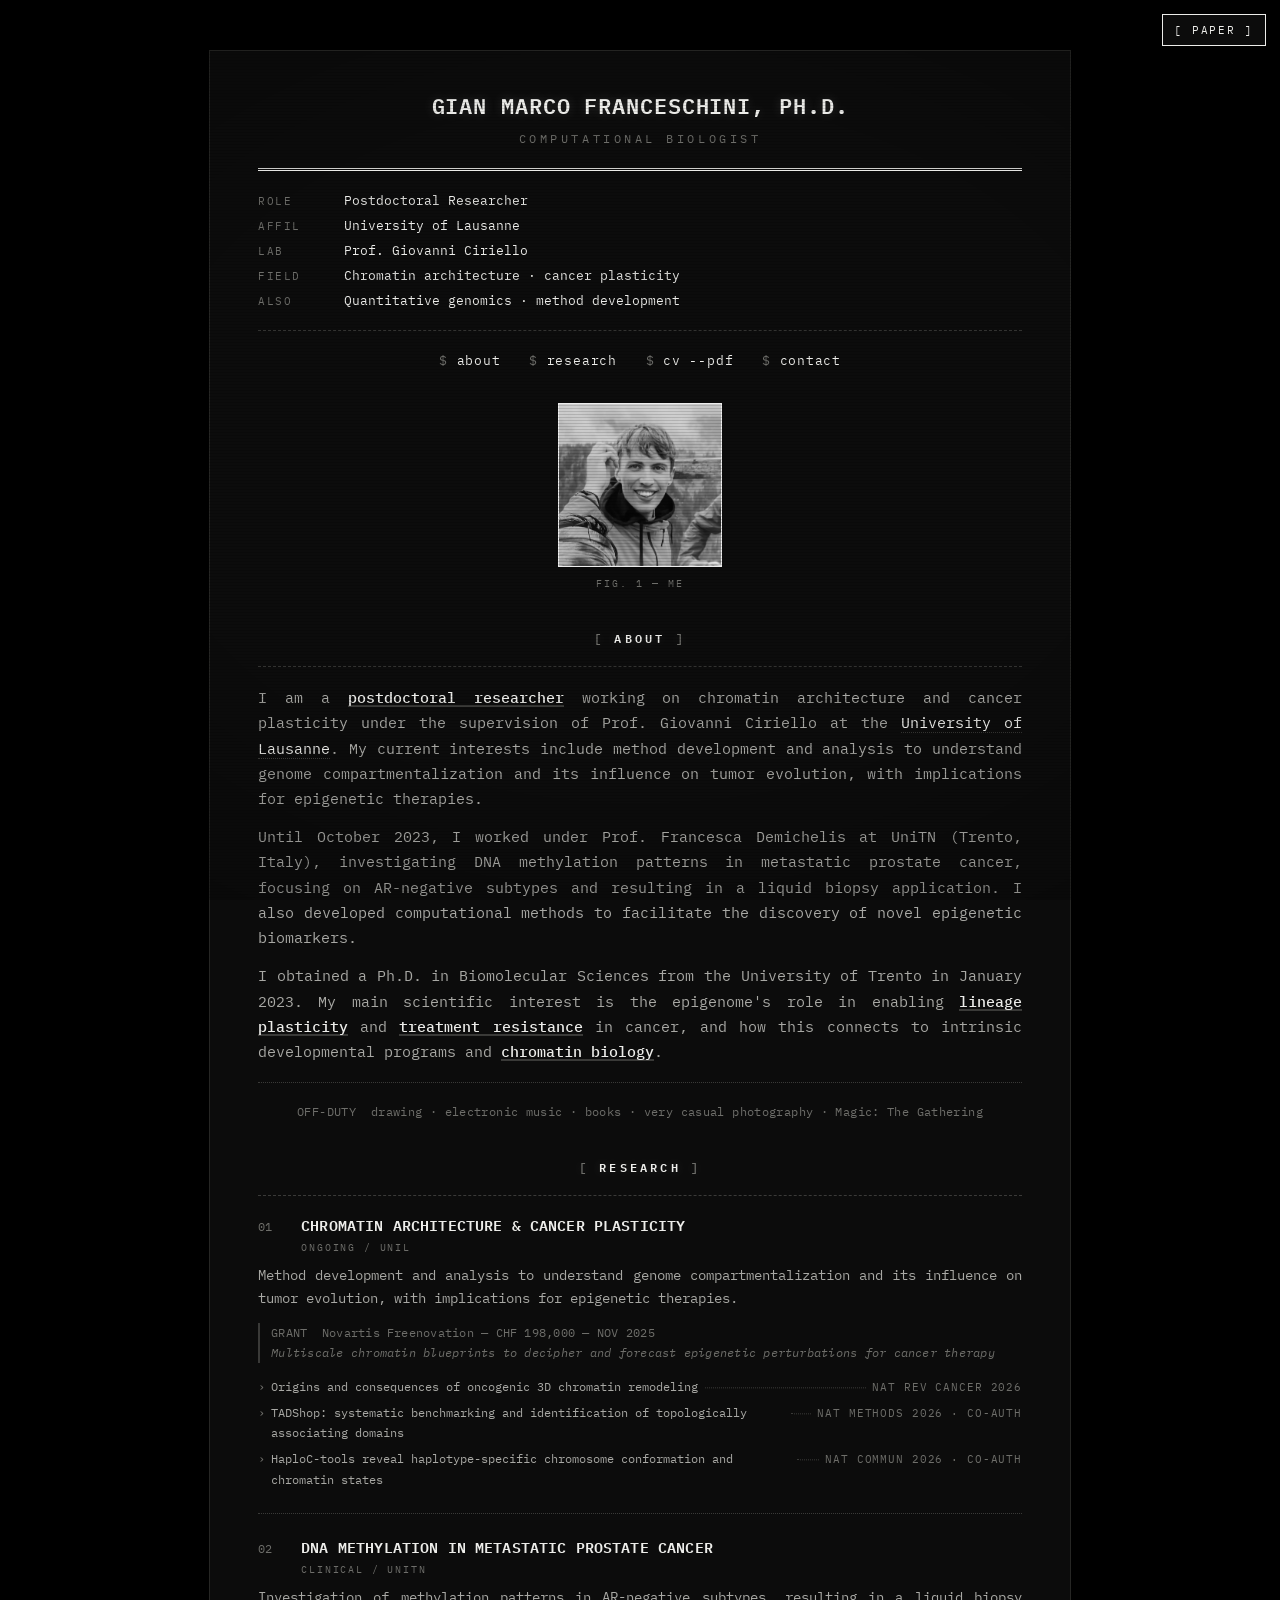
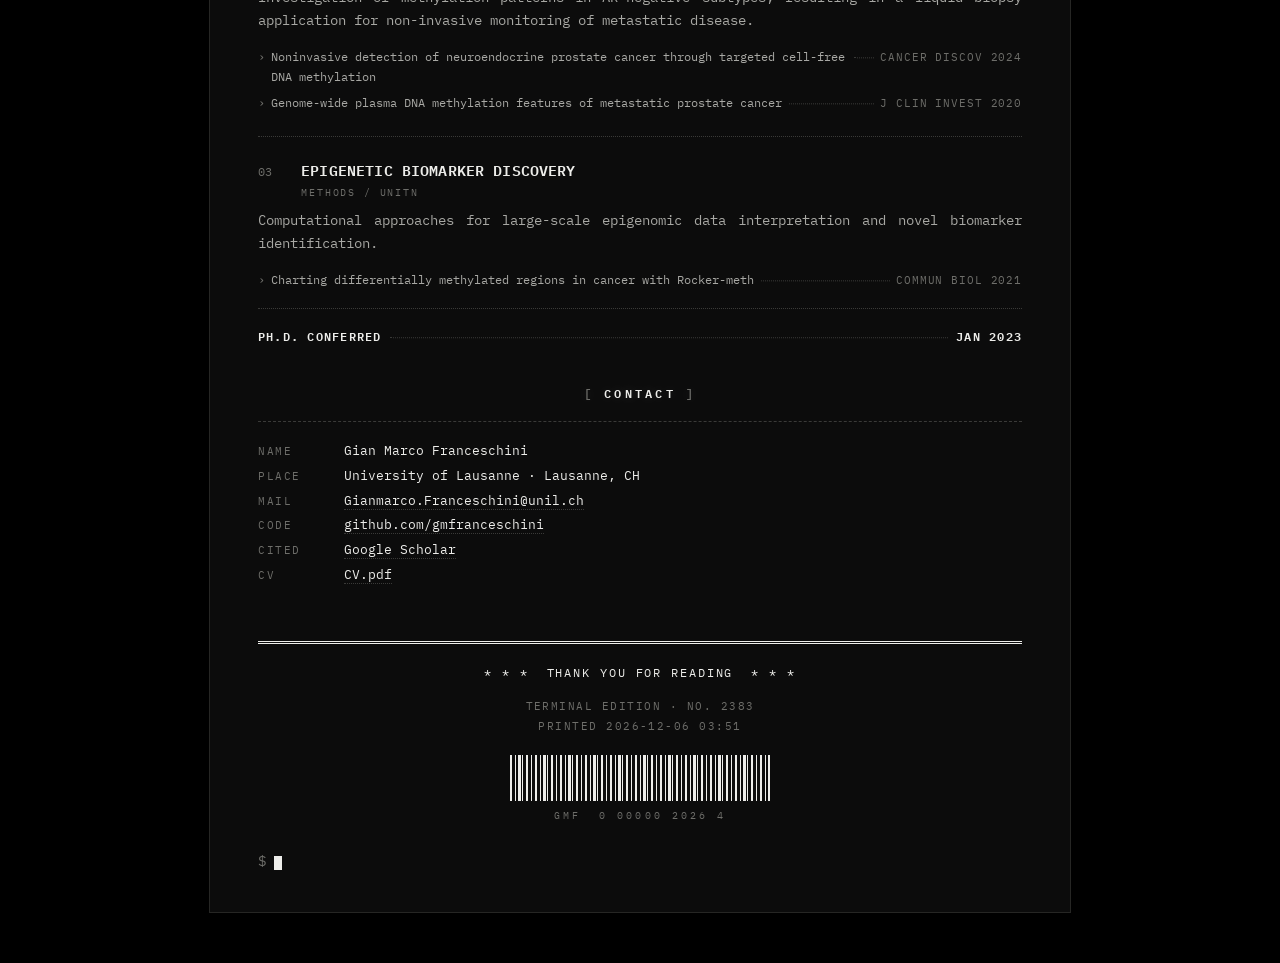
==== commit 4fee0683: "Drop the header ASCII art and widen the slip Remove the isometric GMF banner and its styles, and tak" ====
--- a/index.html
+++ b/index.html
@@ -34,17 +34,6 @@
     <div class="tear tear-top" aria-hidden="true"></div>
 
     <header class="slip-head">
-      <pre class="logo" aria-hidden="true">      ___           ___           ___     
-     /\__\         /\  \         /\__\    
-    /:/ _/_       |::\  \       /:/ _/_   
-   /:/ /\  \      |:|:\  \     /:/ /\__\  
-  /:/ /::\  \   __|:|\:\  \   /:/ /:/  /  
- /:/__\/\:\__\ /::::|_\:\__\ /:/_/:/  /   
- \:\  \ /:/  / \:\~~\  \/__/ \:\/:/  /    
-  \:\  /:/  /   \:\  \        \::/__/     
-   \:\/:/  /     \:\  \        \:\  \     
-    \::/  /       \:\__\        \:\__\    
-     \/__/         \/__/         \/__/    </pre>
       <h1>Gian Marco Franceschini, Ph.D.</h1>
       <p class="sub">Computational biologist</p>
       <div class="rule rule-double" aria-hidden="true"></div>
--- a/terminal.css
+++ b/terminal.css
@@ -67,7 +67,7 @@
 
 /* ── The slip ─────────────────────────────────────────── */
 .receipt {
-  width: min(680px, 94vw);
+  width: min(860px, 94vw);
   margin: 0 auto;
   background: var(--paper);
   box-shadow: var(--sheet-shadow);
@@ -116,17 +116,6 @@
   text-align: center;
 }
 
-.logo {
-  display: inline-block;
-  margin: 0 auto 1rem;
-  font-size: clamp(0.44rem, 2vw, 0.74rem);
-  line-height: 1;
-  letter-spacing: 0;
-  text-align: left;
-  white-space: pre;
-  color: var(--ink);
-  text-shadow: var(--glow);
-}
 
 h1 {
   margin: 0;
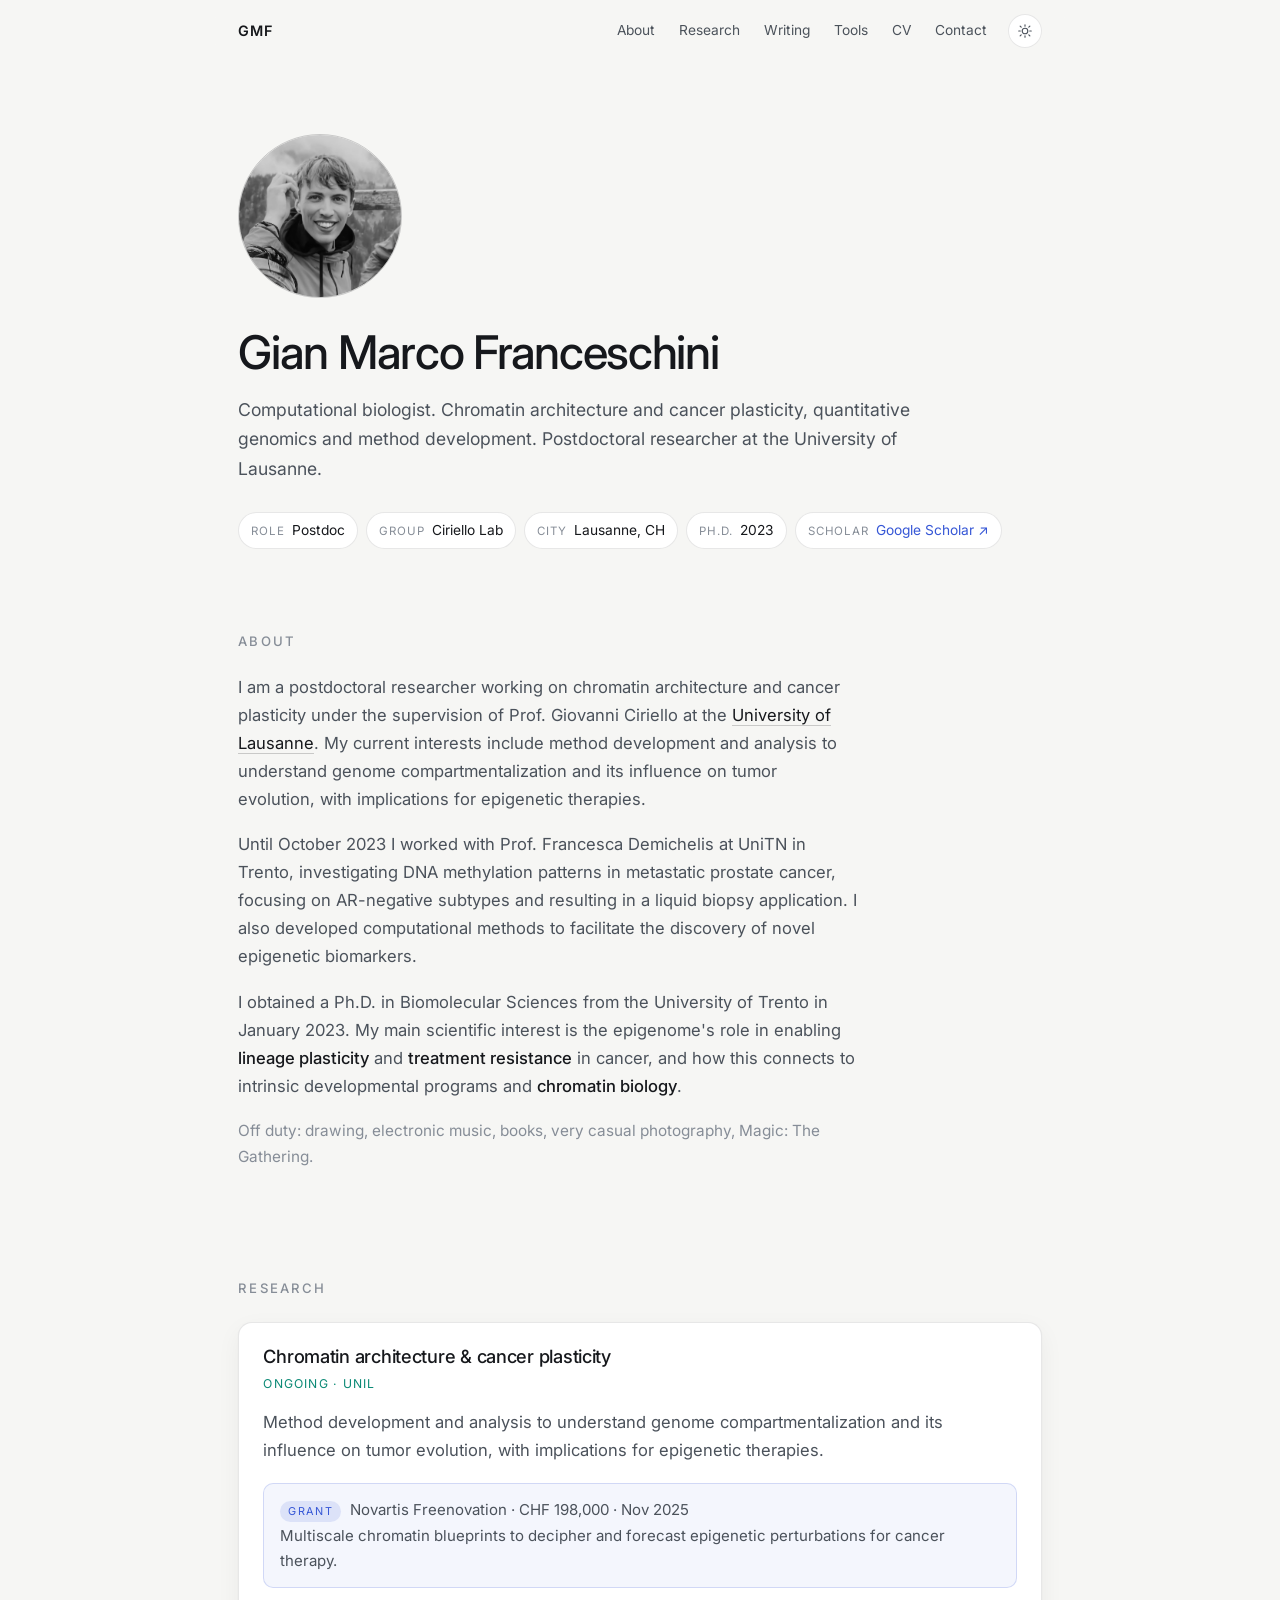
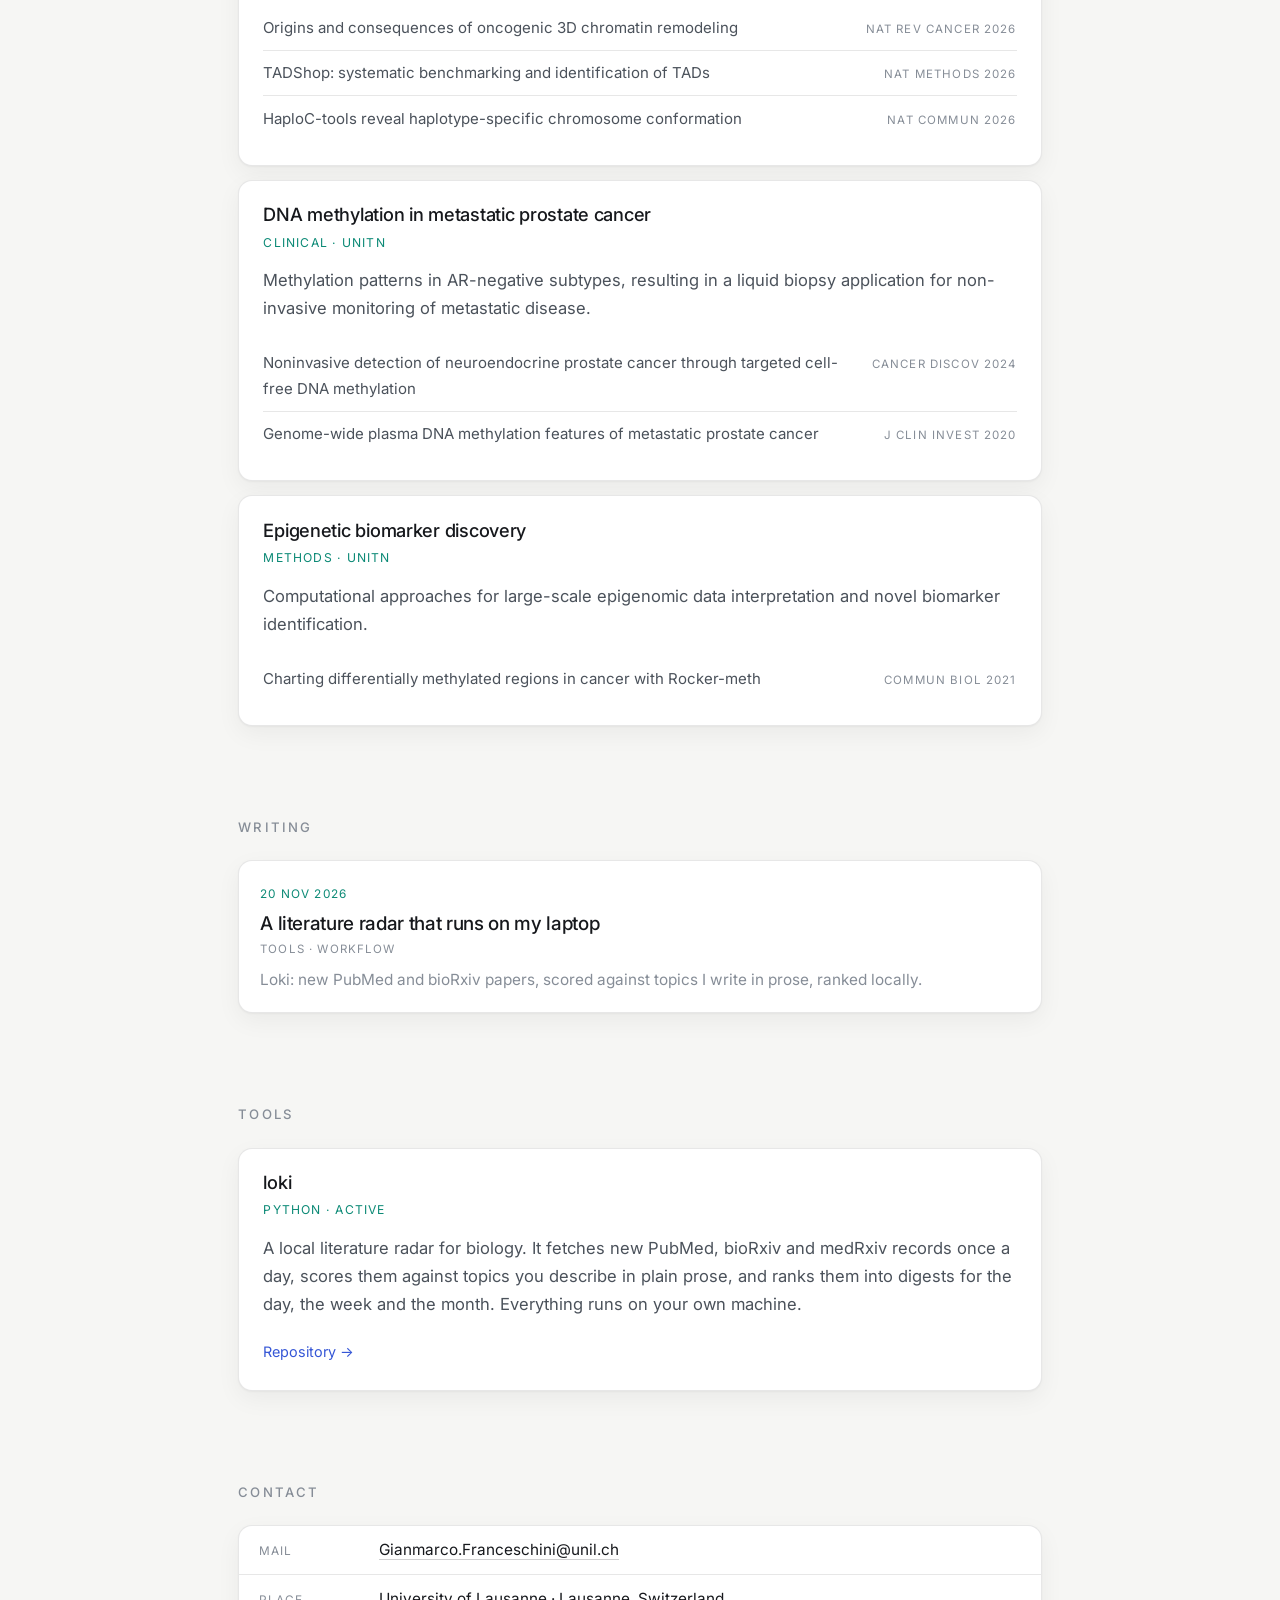
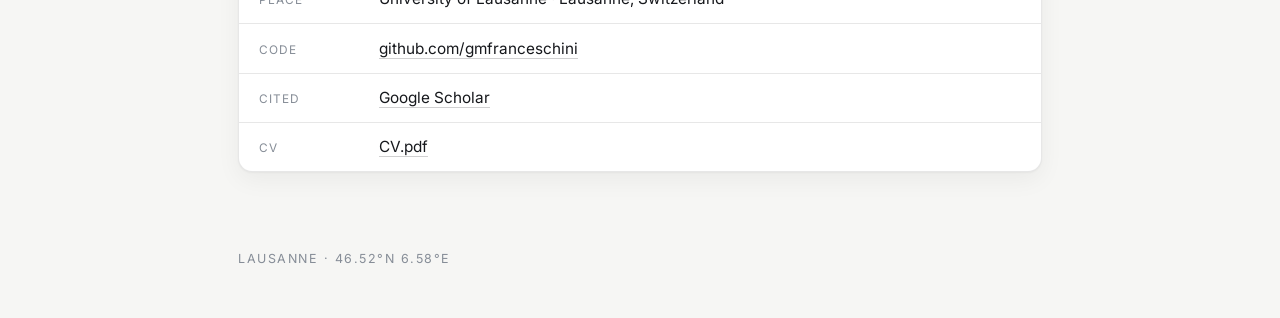
==== commit 0d412fba: "Redesign the site, add writing and tools sections Replace the terminal/receipt layout with a soft ro" ====
--- a/index.html
+++ b/index.html
@@ -4,20 +4,19 @@
   <meta charset="utf-8" />
   <meta name="viewport" content="width=device-width, initial-scale=1" />
   <meta name="description" content="Gian Marco Franceschini — computational biologist working on chromatin architecture and cancer plasticity at the University of Lausanne." />
+  <meta name="color-scheme" content="light dark" />
   <title>Gian Marco Franceschini</title>
   <link rel="preconnect" href="https://fonts.googleapis.com" />
   <link rel="preconnect" href="https://fonts.gstatic.com" crossorigin />
-  <link href="https://fonts.googleapis.com/css2?family=IBM+Plex+Mono:ital,wght@0,400;0,500;0,600;1,400&display=swap" rel="stylesheet" />
-  <link rel="stylesheet" href="./terminal.css" />
+  <link href="https://fonts.googleapis.com/css2?family=Inter:wght@300;400;500;600&display=swap" rel="stylesheet" />
+  <link rel="stylesheet" href="./site.css" />
   <script>
+    // Apply the saved theme before first paint. Light unless the visitor
+    // chose dark here before; the system setting is not consulted.
     (function () {
       try {
-        var saved = localStorage.getItem('receipt-mode');
-        if (saved === 'crt' || saved === 'paper') {
-          document.documentElement.setAttribute('data-mode', saved);
-        } else {
-          var hour = new Date().getHours();
-          document.documentElement.setAttribute('data-mode', (hour >= 19 || hour < 7) ? 'crt' : 'paper');
+        if (localStorage.getItem('theme') === 'dark') {
+          document.documentElement.setAttribute('data-theme', 'dark');
         }
       } catch (e) {}
     }());
@@ -25,202 +24,143 @@
 </head>
 <body>
 
-  <button id="modeToggle" class="mode-toggle" type="button" aria-label="Toggle terminal mode" aria-pressed="false">
-    <span class="mode-toggle-label">[ CRT ]</span>
-  </button>
+  <div data-page-main>
 
-  <main class="receipt">
+    <div class="glow" aria-hidden="true"></div>
 
-    <div class="tear tear-top" aria-hidden="true"></div>
-
-    <header class="slip-head">
-      <h1>Gian Marco Franceschini, Ph.D.</h1>
-      <p class="sub">Computational biologist</p>
-      <div class="rule rule-double" aria-hidden="true"></div>
-      <dl class="meta">
-        <div><dt>ROLE</dt><dd>Postdoctoral Researcher</dd></div>
-        <div><dt>AFFIL</dt><dd>University of Lausanne</dd></div>
-        <div><dt>LAB</dt><dd>Prof. Giovanni Ciriello</dd></div>
-        <div><dt>FIELD</dt><dd>Chromatin architecture · cancer plasticity</dd></div>
-        <div><dt>ALSO</dt><dd>Quantitative genomics · method development</dd></div>
-      </dl>
-      <div class="rule" aria-hidden="true"></div>
-      <nav class="cmd-nav" aria-label="Quick links">
-        <a href="#about"><span class="prompt">$</span> about</a>
-        <a href="#research"><span class="prompt">$</span> research</a>
-        <a href="./CV.pdf" target="_blank" rel="noopener noreferrer"><span class="prompt">$</span> cv --pdf</a>
-        <a href="#contact"><span class="prompt">$</span> contact</a>
+    <header class="bar">
+      <p class="mark">GMF</p>
+      <nav class="nav" aria-label="Sections">
+        <a href="#about">About</a>
+          <a href="#research">Research</a>
+          <a href="#writing">Writing</a>
+          <a href="#tools">Tools</a>
+          <a href="./CV.pdf" target="_blank" rel="noopener noreferrer">CV</a>
+          <a href="#contact">Contact</a>
+        <button id="themeToggle" class="theme-toggle" type="button" aria-label="Switch to dark mode" aria-pressed="false">
+          <svg class="icon-sun" viewBox="0 0 24 24" fill="none" stroke="currentColor" stroke-width="1.7" stroke-linecap="round" aria-hidden="true">
+            <circle cx="12" cy="12" r="4.2" />
+            <path d="M12 2.6v2.3M12 19.1v2.3M4.7 4.7l1.6 1.6M17.7 17.7l1.6 1.6M2.6 12h2.3M19.1 12h2.3M4.7 19.3l1.6-1.6M17.7 6.3l1.6-1.6" />
+          </svg>
+          <svg class="icon-moon" viewBox="0 0 24 24" fill="none" stroke="currentColor" stroke-width="1.7" stroke-linecap="round" stroke-linejoin="round" aria-hidden="true">
+            <path d="M20 14.2A8.2 8.2 0 1 1 9.8 4a6.6 6.6 0 0 0 10.2 10.2z" />
+          </svg>
+        </button>
       </nav>
     </header>
 
-    <figure class="portrait">
-      <img src="./GMF.webp" alt="Gian Marco Franceschini" />
-      <figcaption>FIG. 1 — ME</figcaption>
-    </figure>
+    <main class="shell">
 
-    <section class="block" id="about">
-      <h2><span class="bracket">[</span> ABOUT <span class="bracket">]</span></h2>
-      <div class="rule" aria-hidden="true"></div>
-      <p>
-        I am a <strong>postdoctoral researcher</strong> working on chromatin architecture and
-        cancer plasticity under the supervision of Prof. Giovanni Ciriello at the
-        <a href="https://www.unil.ch" target="_blank" rel="noopener noreferrer">University of Lausanne</a>.
-        My current interests include method development and analysis to understand genome
-        compartmentalization and its influence on tumor evolution, with implications for
-        epigenetic therapies.
-      </p>
-      <p>
-        Until October 2023, I worked under Prof. Francesca Demichelis at UniTN (Trento, Italy),
-        investigating DNA methylation patterns in metastatic prostate cancer, focusing on
-        AR-negative subtypes and resulting in a liquid biopsy application. I also developed
-        computational methods to facilitate the discovery of novel epigenetic biomarkers.
-      </p>
-      <p>
-        I obtained a Ph.D. in Biomolecular Sciences from the University of Trento in January 2023.
-        My main scientific interest is the epigenome's role in enabling <strong>lineage plasticity</strong>
-        and <strong>treatment resistance</strong> in cancer, and how this connects to intrinsic
-        developmental programs and <strong>chromatin biology</strong>.
-      </p>
-      <div class="rule rule-dash" aria-hidden="true"></div>
-      <p class="aside">
-        OFF-DUTY &nbsp;drawing · electronic music · books · very casual photography ·
-        Magic: The Gathering
-      </p>
-    </section>
+      <section class="hero">
+        <figure class="avatar"><img src="./GMF.webp" alt="Gian Marco Franceschini" /></figure>
+        <h1>Gian Marco Franceschini</h1>
+        <p class="hero-sub">Computational biologist. Chromatin architecture and cancer plasticity, quantitative genomics and method development. Postdoctoral researcher at the University of Lausanne.</p>
+        <dl class="chips">
+          <div><dt>Role</dt><dd>Postdoc</dd></div><div><dt>Group</dt><dd>Ciriello Lab</dd></div><div><dt>City</dt><dd>Lausanne, CH</dd></div><div><dt>Ph.D.</dt><dd>2023</dd></div><div class="chip-link"><dt>Scholar</dt><dd><a href="https://scholar.google.it/citations?user=wpAFYbkAAAAJ&amp;hl=en" target="_blank" rel="noopener noreferrer">Google Scholar ↗</a></dd></div>
+        </dl>
+      </section>
 
-    <section class="block" id="research">
-      <h2><span class="bracket">[</span> RESEARCH <span class="bracket">]</span></h2>
-      <div class="rule" aria-hidden="true"></div>
+      <section class="panel" id="about">
+        <h2>About</h2>
+        <div class="panel-body prose">
+            <p>I am a postdoctoral researcher working on chromatin architecture and cancer plasticity under the supervision of Prof. Giovanni Ciriello at the <a href="https://www.unil.ch" target="_blank" rel="noopener noreferrer">University of Lausanne</a>. My current interests include method development and analysis to understand genome compartmentalization and its influence on tumor evolution, with implications for epigenetic therapies.</p>
+            <p>Until October 2023 I worked with Prof. Francesca Demichelis at UniTN in Trento, investigating DNA methylation patterns in metastatic prostate cancer, focusing on AR-negative subtypes and resulting in a liquid biopsy application. I also developed computational methods to facilitate the discovery of novel epigenetic biomarkers.</p>
+            <p>I obtained a Ph.D. in Biomolecular Sciences from the University of Trento in January 2023. My main scientific interest is the epigenome's role in enabling <strong>lineage plasticity</strong> and <strong>treatment resistance</strong> in cancer, and how this connects to intrinsic developmental programs and <strong>chromatin biology</strong>.</p>
+          <p class="aside">Off duty: drawing, electronic music, books, very casual photography, Magic: The Gathering.</p>
+        </div>
+      </section>
 
-      <ol class="items">
+      <section class="panel" id="research">
+        <h2>Research</h2>
+        <div class="panel-body cards">
 
-        <li class="item">
-          <div class="item-head">
-            <span class="qty">01</span>
+          <article class="card">
             <h3>Chromatin architecture &amp; cancer plasticity</h3>
-            <span class="tag">ONGOING / UNIL</span>
-          </div>
-          <p>
-            Method development and analysis to understand genome compartmentalization and its
-            influence on tumor evolution, with implications for epigenetic therapies.
-          </p>
-          <p class="grant">
-            GRANT &nbsp;Novartis Freenovation — CHF&nbsp;198,000 — NOV 2025<br>
-            <em>Multiscale chromatin blueprints to decipher and forecast epigenetic
-            perturbations for cancer therapy</em>
-          </p>
-          <ul class="papers">
-            <li>
-              <a href="https://doi.org/10.1038/s41568-026-00969-1" target="_blank" rel="noopener noreferrer">
-                <span class="paper-title">Origins and consequences of oncogenic 3D chromatin remodeling</span>
-                <span class="leader" aria-hidden="true"></span>
-                <span class="venue">Nat Rev Cancer 2026</span>
-              </a>
-            </li>
-            <li>
-              <a href="https://doi.org/10.1038/s41592-026-03100-2" target="_blank" rel="noopener noreferrer">
-                <span class="paper-title">TADShop: systematic benchmarking and identification of topologically associating domains</span>
-                <span class="leader" aria-hidden="true"></span>
-                <span class="venue">Nat Methods 2026 · co-auth</span>
-              </a>
-            </li>
-            <li>
-              <a href="https://doi.org/10.1038/s41467-026-72326-7" target="_blank" rel="noopener noreferrer">
-                <span class="paper-title">HaploC-tools reveal haplotype-specific chromosome conformation and chromatin states</span>
-                <span class="leader" aria-hidden="true"></span>
-                <span class="venue">Nat Commun 2026 · co-auth</span>
-              </a>
-            </li>
-          </ul>
-        </li>
+            <p class="card-tag">Ongoing · UNIL</p>
+            <p>Method development and analysis to understand genome compartmentalization and its influence on tumor evolution, with implications for epigenetic therapies.</p>
+            <p class="grant"><span class="pill">Grant</span>Novartis Freenovation · CHF 198,000 · Nov 2025<br />Multiscale chromatin blueprints to decipher and forecast epigenetic perturbations for cancer therapy.</p>
+            <ul class="refs">
+              <li><a href="https://doi.org/10.1038/s41568-026-00969-1" target="_blank" rel="noopener noreferrer"><span class="ref-title">Origins and consequences of oncogenic 3D chromatin remodeling</span><span class="venue">Nat Rev Cancer 2026</span></a></li>
+              <li><a href="https://doi.org/10.1038/s41592-026-03100-2" target="_blank" rel="noopener noreferrer"><span class="ref-title">TADShop: systematic benchmarking and identification of TADs</span><span class="venue">Nat Methods 2026</span></a></li>
+              <li><a href="https://doi.org/10.1038/s41467-026-72326-7" target="_blank" rel="noopener noreferrer"><span class="ref-title">HaploC-tools reveal haplotype-specific chromosome conformation</span><span class="venue">Nat Commun 2026</span></a></li>
+            </ul>
+          </article>
 
-        <li class="item">
-          <div class="item-head">
-            <span class="qty">02</span>
+          <article class="card">
             <h3>DNA methylation in metastatic prostate cancer</h3>
-            <span class="tag">CLINICAL / UNITN</span>
-          </div>
-          <p>
-            Investigation of methylation patterns in AR-negative subtypes, resulting in a liquid
-            biopsy application for non-invasive monitoring of metastatic disease.
-          </p>
-          <ul class="papers">
-            <li>
-              <a href="https://doi.org/10.1158/2159-8290.CD-23-0754" target="_blank" rel="noopener noreferrer">
-                <span class="paper-title">Noninvasive detection of neuroendocrine prostate cancer through targeted cell-free DNA methylation</span>
-                <span class="leader" aria-hidden="true"></span>
-                <span class="venue">Cancer Discov 2024</span>
-              </a>
-            </li>
-            <li>
-              <a href="https://doi.org/10.1172/JCI130887" target="_blank" rel="noopener noreferrer">
-                <span class="paper-title">Genome-wide plasma DNA methylation features of metastatic prostate cancer</span>
-                <span class="leader" aria-hidden="true"></span>
-                <span class="venue">J Clin Invest 2020</span>
-              </a>
-            </li>
-          </ul>
-        </li>
+            <p class="card-tag">Clinical · UNITN</p>
+            <p>Methylation patterns in AR-negative subtypes, resulting in a liquid biopsy application for non-invasive monitoring of metastatic disease.</p>
+            <ul class="refs">
+              <li><a href="https://doi.org/10.1158/2159-8290.CD-23-0754" target="_blank" rel="noopener noreferrer"><span class="ref-title">Noninvasive detection of neuroendocrine prostate cancer through targeted cell-free DNA methylation</span><span class="venue">Cancer Discov 2024</span></a></li>
+              <li><a href="https://doi.org/10.1172/JCI130887" target="_blank" rel="noopener noreferrer"><span class="ref-title">Genome-wide plasma DNA methylation features of metastatic prostate cancer</span><span class="venue">J Clin Invest 2020</span></a></li>
+            </ul>
+          </article>
 
-        <li class="item">
-          <div class="item-head">
-            <span class="qty">03</span>
+          <article class="card">
             <h3>Epigenetic biomarker discovery</h3>
-            <span class="tag">METHODS / UNITN</span>
-          </div>
-          <p>
-            Computational approaches for large-scale epigenomic data interpretation
-            and novel biomarker identification.
-          </p>
-          <ul class="papers">
-            <li>
-              <a href="https://doi.org/10.1038/s42003-021-02761-3" target="_blank" rel="noopener noreferrer">
-                <span class="paper-title">Charting differentially methylated regions in cancer with Rocker-meth</span>
-                <span class="leader" aria-hidden="true"></span>
-                <span class="venue">Commun Biol 2021</span>
-              </a>
-            </li>
-          </ul>
-        </li>
+            <p class="card-tag">Methods · UNITN</p>
+            <p>Computational approaches for large-scale epigenomic data interpretation and novel biomarker identification.</p>
+            <ul class="refs">
+              <li><a href="https://doi.org/10.1038/s42003-021-02761-3" target="_blank" rel="noopener noreferrer"><span class="ref-title">Charting differentially methylated regions in cancer with Rocker-meth</span><span class="venue">Commun Biol 2021</span></a></li>
+            </ul>
+          </article>
 
-      </ol>
+        </div>
+      </section>
 
-      <div class="rule rule-dash" aria-hidden="true"></div>
-      <div class="totals">
-        <div class="grand"><span>PH.D. CONFERRED</span><span class="leader" aria-hidden="true"></span><span>JAN 2023</span></div>
-      </div>
-    </section>
+      <section class="panel" id="writing">
+        <h2>Writing</h2>
+        <div class="panel-body">
+          <ol class="post-list" data-post-list>
+            <li class="post-empty">Loading posts…</li>
+          </ol>
+        </div>
+      </section>
 
-    <section class="block" id="contact">
-      <h2><span class="bracket">[</span> CONTACT <span class="bracket">]</span></h2>
-      <div class="rule" aria-hidden="true"></div>
-      <dl class="meta">
-        <div><dt>NAME</dt><dd>Gian Marco Franceschini</dd></div>
-        <div><dt>PLACE</dt><dd>University of Lausanne · Lausanne, CH</dd></div>
-        <div><dt>MAIL</dt><dd><a href="mailto:Gianmarco.Franceschini@unil.ch">Gianmarco.Franceschini@unil.ch</a></dd></div>
-        <div><dt>CODE</dt><dd><a href="https://github.com/gmfranceschini" target="_blank" rel="noopener noreferrer">github.com/gmfranceschini</a></dd></div>
-        <div><dt>CITED</dt><dd><a href="https://scholar.google.it/citations?user=wpAFYbkAAAAJ&hl=en" target="_blank" rel="noopener noreferrer">Google Scholar</a></dd></div>
-        <div><dt>CV</dt><dd><a href="./CV.pdf" target="_blank" rel="noopener noreferrer">CV.pdf</a></dd></div>
-      </dl>
-    </section>
+      <section class="panel" id="tools">
+        <h2>Tools</h2>
+        <div class="panel-body cards">
+          <article class="card">
+            <h3>loki</h3>
+            <p class="card-tag">Python · active</p>
+            <p>A local literature radar for biology. It fetches new PubMed, bioRxiv and medRxiv records once a day, scores them against topics you describe in plain prose, and ranks them into digests for the day, the week and the month. Everything runs on your own machine.</p>
+            <a class="tool-link" href="https://github.com/GMFranceschini/loki" target="_blank" rel="noopener noreferrer">Repository →</a>
+          </article>
+        </div>
+      </section>
 
-    <footer class="slip-foot">
-      <div class="rule rule-double" aria-hidden="true"></div>
-      <p class="thanks">* * *&nbsp; THANK YOU FOR READING &nbsp;* * *</p>
-      <p class="stamp">
-        TERMINAL EDITION · NO. <span id="serial">0000</span><br>
-        PRINTED <span id="printed">—</span>
-      </p>
-      <div class="barcode" aria-hidden="true"></div>
-      <p class="barcode-num" aria-hidden="true">GMF &nbsp;0 00000 <span id="year">----</span> 4</p>
-      <p class="caret-line"><span class="prompt">$</span> <span class="caret" aria-hidden="true"></span></p>
-    </footer>
+      <section class="panel" id="contact">
+        <h2>Contact</h2>
+        <div class="panel-body">
+          <dl class="rows">
+            <div><dt>Mail</dt><dd><a href="mailto:Gianmarco.Franceschini@unil.ch">Gianmarco.Franceschini@unil.ch</a></dd></div>
+            <div><dt>Place</dt><dd>University of Lausanne · Lausanne, Switzerland</dd></div>
+            <div><dt>Code</dt><dd><a href="https://github.com/gmfranceschini" target="_blank" rel="noopener noreferrer">github.com/gmfranceschini</a></dd></div>
+            <div><dt>Cited</dt><dd><a href="https://scholar.google.it/citations?user=wpAFYbkAAAAJ&amp;hl=en" target="_blank" rel="noopener noreferrer">Google Scholar</a></dd></div>
+            <div><dt>CV</dt><dd><a href="./CV.pdf" target="_blank" rel="noopener noreferrer">CV.pdf</a></dd></div>
+          </dl>
+        </div>
+      </section>
 
-    <div class="tear tear-bottom" aria-hidden="true"></div>
+      <footer class="foot"><p>Lausanne · 46.52°N 6.58°E</p></footer>
 
-  </main>
+    </main>
 
-  <script src="./terminal.js"></script>
+  </div>
+
+  <article class="post-view" data-post-view>
+    <div class="shell">
+      <p class="post-back"><a data-post-back href="#writing">← Back</a></p>
+      <h1 class="post-heading" data-post-title></h1>
+      <p class="post-meta" data-post-meta></p>
+      <div class="post-body" data-post-body></div>
+      <p class="post-back"><a data-post-back href="#writing">← Back</a></p>
+    </div>
+  </article>
+
+  <script src="./theme.js"></script>
+  <script src="./md.js"></script>
+  <script src="./blog.js"></script>
 
 </body>
 </html>
--- a/site.css
+++ b/site.css
@@ -0,0 +1,454 @@
+/* ── Soft rounded cards ──────────────────────────────────
+   Light by default; dark is opt-in through the toggle, which sets
+   data-theme="dark" on <html> and remembers the choice. */
+
+:root {
+  --bg:      #F6F6F4;
+  --raise:   #FFFFFF;
+  --raise-2: #FAFAF8;
+  --fg:      #16181C;
+  --soft:    #4B525B;
+  --faint:   #868D97;
+  --line:    rgba(22, 24, 28, 0.10);
+  --line-2:  rgba(22, 24, 28, 0.20);
+  --accent:  #3657D6;
+  --accent-2:#0C8A76;
+  --radius:  14px;
+  --bar-bg:  rgba(246, 246, 244, 0.78);
+  --glow-1:  rgba(54, 87, 214, 0.10);
+  --glow-2:  rgba(12, 138, 118, 0.09);
+  --grant-bg:rgba(54, 87, 214, 0.05);
+  --grant-br:rgba(54, 87, 214, 0.18);
+  --pill-bg: rgba(54, 87, 214, 0.12);
+  --code-bg: rgba(22, 24, 28, 0.07);
+  --shadow:  0 1px 2px rgba(22, 24, 28, 0.04), 0 8px 24px rgba(22, 24, 28, 0.05);
+  --shadow-2:0 2px 4px rgba(22, 24, 28, 0.05), 0 14px 32px rgba(22, 24, 28, 0.09);
+}
+
+:root[data-theme="dark"] {
+  --bg:      #0A0B0D;
+  --raise:   #121419;
+  --raise-2: #171A20;
+  --fg:      #ECEEF2;
+  --soft:    #A6ADB8;
+  --faint:   #6E7682;
+  --line:    rgba(255, 255, 255, 0.08);
+  --line-2:  rgba(255, 255, 255, 0.14);
+  --accent:  #7C9CFF;
+  --accent-2:#5FD4C0;
+  --bar-bg:  rgba(10, 11, 13, 0.72);
+  --glow-1:  rgba(124, 156, 255, 0.16);
+  --glow-2:  rgba(95, 212, 192, 0.12);
+  --grant-bg:rgba(124, 156, 255, 0.07);
+  --grant-br:rgba(124, 156, 255, 0.18);
+  --pill-bg: rgba(124, 156, 255, 0.18);
+  --code-bg: rgba(255, 255, 255, 0.09);
+  --shadow:  none;
+  --shadow-2:none;
+}
+
+*, *::before, *::after { box-sizing: border-box; }
+
+html { scroll-behavior: smooth; background: var(--bg); }
+
+body {
+  margin: 0;
+  background: var(--bg);
+  color: var(--fg);
+  font-family: "Inter", -apple-system, BlinkMacSystemFont, "Helvetica Neue", Arial, sans-serif;
+  font-size: 1.04rem;
+  font-weight: 400;
+  line-height: 1.68;
+  -webkit-font-smoothing: antialiased;
+}
+
+img { display: block; max-width: 100%; }
+a { color: inherit; }
+
+/* Ambient glow behind the hero. */
+.glow {
+  position: fixed;
+  inset: -20vh 0 auto 0;
+  height: 80vh;
+  z-index: -1;
+  pointer-events: none;
+  background:
+    radial-gradient(42rem 28rem at 22% 12%, var(--glow-1), transparent 70%),
+    radial-gradient(34rem 24rem at 78% 0%, var(--glow-2), transparent 72%);
+}
+
+.shell { width: min(880px, 100%); margin: 0 auto; padding: 0 clamp(1.1rem, 4vw, 2.4rem); }
+
+/* ── Bar ──────────────────────────────────────────────── */
+.bar {
+  position: sticky;
+  top: 0;
+  z-index: 20;
+  display: flex;
+  align-items: center;
+  justify-content: space-between;
+  gap: 1rem;
+  width: min(880px, 100%);
+  margin: 0 auto;
+  padding: 0.9rem clamp(1.1rem, 4vw, 2.4rem);
+  background: var(--bar-bg);
+  backdrop-filter: blur(10px);
+}
+
+.mark { margin: 0; font-size: 0.9rem; font-weight: 600; letter-spacing: 0.04em; }
+
+.nav { display: flex; flex-wrap: wrap; gap: 0.2rem 0.3rem; }
+
+.nav a {
+  font-size: 0.86rem;
+  color: var(--soft);
+  text-decoration: none;
+  padding: 0.3rem 0.6rem;
+  border-radius: 8px;
+  transition: background-color 0.16s, color 0.16s;
+}
+
+.nav a:hover { background: var(--raise-2); color: var(--fg); }
+
+/* ── Hero ─────────────────────────────────────────────── */
+.hero { padding: clamp(2.4rem, 8vh, 4.6rem) 0 clamp(1.6rem, 4vh, 2.6rem); }
+
+.avatar { margin: 0 0 1.8rem; }
+
+.avatar img {
+  width: 164px;
+  height: 164px;
+  object-fit: cover;
+  object-position: top center;
+  border-radius: 50%;
+  border: 1px solid var(--line-2);
+}
+
+h1 {
+  margin: 0;
+  font-size: clamp(1.9rem, 4.4vw, 2.9rem);
+  font-weight: 500;
+  line-height: 1.08;
+  letter-spacing: -0.028em;
+  text-wrap: balance;
+}
+
+.hero-sub {
+  margin: 1.1rem 0 0;
+  max-width: 44rem;
+  font-size: 1.1rem;
+  color: var(--soft);
+}
+
+.chips { display: flex; flex-wrap: wrap; gap: 0.5rem; margin: 1.8rem 0 0; }
+
+.chips > div {
+  display: flex;
+  align-items: baseline;
+  gap: 0.45rem;
+  padding: 0.35rem 0.75rem;
+  border: 1px solid var(--line);
+  border-radius: 999px;
+  background: var(--raise);
+}
+
+.chips dt { font-size: 0.72rem; letter-spacing: 0.08em; text-transform: uppercase; color: var(--faint); }
+.chips dd { margin: 0; font-size: 0.86rem; }
+
+.chip-link { transition: border-color 0.16s, background-color 0.16s; }
+.chip-link:hover { border-color: var(--accent); }
+.chip-link a { color: var(--accent); text-decoration: none; }
+
+/* ── Panels ───────────────────────────────────────────── */
+.panel { padding: clamp(1.8rem, 5vh, 3rem) 0; }
+
+h2 {
+  margin: 0 0 1.4rem;
+  font-size: 0.82rem;
+  font-weight: 500;
+  letter-spacing: 0.16em;
+  text-transform: uppercase;
+  color: var(--faint);
+}
+
+.panel-body p { margin: 0 0 1.1rem; color: var(--soft); }
+
+.prose p { max-width: 62ch; }
+
+.panel-body strong { font-weight: 500; color: var(--fg); }
+
+.panel-body a { color: var(--fg); text-decoration: none; border-bottom: 1px solid var(--line-2); }
+.panel-body a:hover { color: var(--accent); border-bottom-color: var(--accent); }
+
+.aside { color: var(--faint) !important; font-size: 0.96rem; }
+
+/* ── Cards ────────────────────────────────────────────── */
+.cards { display: grid; gap: 0.9rem; }
+
+.card {
+  padding: 1.4rem 1.5rem 1.5rem;
+  background: var(--raise);
+  border: 1px solid var(--line);
+  border-radius: var(--radius);
+  box-shadow: var(--shadow);
+  transition: border-color 0.18s, box-shadow 0.18s, background-color 0.18s;
+}
+
+.card:hover { border-color: var(--line-2); background: var(--raise-2); box-shadow: var(--shadow-2); }
+
+.card h3 {
+  margin: 0;
+  font-size: 1.14rem;
+  font-weight: 500;
+  line-height: 1.25;
+  letter-spacing: -0.015em;
+}
+
+.card-tag {
+  margin: 0.4rem 0 0.9rem !important;
+  font-size: 0.76rem;
+  letter-spacing: 0.1em;
+  text-transform: uppercase;
+  color: var(--accent-2) !important;
+}
+
+.grant {
+  padding: 0.85rem 1rem;
+  background: var(--grant-bg);
+  border: 1px solid var(--grant-br);
+  border-radius: 10px;
+  font-size: 0.94rem;
+}
+
+.pill {
+  display: inline-block;
+  margin-right: 0.55rem;
+  padding: 0.1rem 0.5rem;
+  border-radius: 999px;
+  background: var(--pill-bg);
+  color: var(--accent);
+  font-size: 0.68rem;
+  letter-spacing: 0.12em;
+  text-transform: uppercase;
+}
+
+.refs { list-style: none; margin: 1.1rem 0 0; padding: 0; }
+
+.refs li + li { border-top: 1px solid var(--line); }
+
+.refs a {
+  display: flex;
+  flex-wrap: wrap;
+  align-items: baseline;
+  justify-content: space-between;
+  gap: 0.3rem 1rem;
+  padding: 0.6rem 0;
+  border: 0 !important;
+  font-size: 0.94rem;
+  color: var(--soft);
+}
+
+.refs a:hover { color: var(--accent); }
+
+.ref-title { flex: 1 1 18rem; }
+
+.venue { font-size: 0.72rem; letter-spacing: 0.1em; text-transform: uppercase; color: var(--faint); white-space: nowrap; }
+
+/* ── Writing index ────────────────────────────────────── */
+.post-list { list-style: none; margin: 0; padding: 0; display: grid; gap: 0.7rem; }
+
+.post-item {
+  padding: 1.1rem 1.3rem 1.2rem;
+  background: var(--raise);
+  border: 1px solid var(--line);
+  border-radius: var(--radius);
+  box-shadow: var(--shadow);
+  transition: border-color 0.18s, box-shadow 0.18s, background-color 0.18s;
+}
+
+.post-item:hover { border-color: var(--line-2); background: var(--raise-2); box-shadow: var(--shadow-2); }
+
+.post-row { display: block; text-decoration: none; border: 0 !important; }
+
+.post-date { font-size: 0.74rem; letter-spacing: 0.1em; text-transform: uppercase; color: var(--accent-2); }
+
+.post-title {
+  display: block;
+  margin-top: 0.3rem;
+  font-size: 1.18rem;
+  font-weight: 500;
+  line-height: 1.25;
+  letter-spacing: -0.018em;
+}
+
+.post-leader { display: none; }
+
+.post-tags { display: block; margin-top: 0.3rem; font-size: 0.72rem; letter-spacing: 0.1em; text-transform: uppercase; color: var(--faint); }
+
+.post-summary { margin: 0.5rem 0 0 !important; font-size: 0.96rem; color: var(--faint) !important; }
+
+.post-empty, .post-error, .post-loading { color: var(--faint); }
+
+.tool-link {
+  display: inline-block;
+  margin-top: 0.2rem;
+  font-size: 0.9rem;
+  text-decoration: none;
+  border: 0 !important;
+  color: var(--accent) !important;
+}
+
+.tool-link:hover { text-decoration: underline; }
+
+/* ── Rows ─────────────────────────────────────────────── */
+.rows {
+  margin: 0;
+  background: var(--raise);
+  border: 1px solid var(--line);
+  border-radius: var(--radius);
+  box-shadow: var(--shadow);
+  overflow: hidden;
+}
+
+.rows > div {
+  display: grid;
+  grid-template-columns: 6.5rem 1fr;
+  gap: 0 1rem;
+  padding: 0.7rem 1.2rem;
+  align-items: baseline;
+}
+
+.rows > div + div { border-top: 1px solid var(--line); }
+
+.rows dt { font-size: 0.74rem; letter-spacing: 0.1em; text-transform: uppercase; color: var(--faint); }
+.rows dd { margin: 0; font-size: 0.96rem; }
+
+.rows a { text-decoration: none; border-bottom: 1px solid var(--line-2); }
+.rows a:hover { color: var(--accent); border-bottom-color: var(--accent); }
+
+/* ── Foot ─────────────────────────────────────────────── */
+.foot { padding: 2rem 0 3rem; }
+
+.foot p { margin: 0; font-size: 0.78rem; letter-spacing: 0.12em; text-transform: uppercase; color: var(--faint); }
+
+/* ── Post reader ──────────────────────────────────────── */
+.post-view { display: none; padding: clamp(2rem, 6vh, 3.6rem) 0 4rem; }
+
+:root[data-view="post"] [data-page-main] { display: none; }
+:root[data-view="post"] .post-view { display: block; }
+
+.post-back { margin: 0 0 1.8rem; }
+
+.post-back a {
+  font-size: 0.86rem;
+  text-decoration: none;
+  color: var(--accent);
+  padding: 0.3rem 0.6rem;
+  margin-left: -0.6rem;
+  border-radius: 8px;
+}
+
+.post-back a:hover { background: var(--raise-2); }
+
+.post-heading {
+  margin: 0;
+  font-size: clamp(1.8rem, 3.6vw, 2.5rem);
+  font-weight: 500;
+  line-height: 1.1;
+  letter-spacing: -0.028em;
+  text-wrap: balance;
+}
+
+.post-meta {
+  margin: 0.9rem 0 2rem;
+  padding-bottom: 1.2rem;
+  border-bottom: 1px solid var(--line);
+  font-size: 0.76rem;
+  letter-spacing: 0.1em;
+  text-transform: uppercase;
+  color: var(--faint);
+}
+
+.post-body { max-width: 66ch; color: var(--soft); }
+
+.post-body p { margin: 0 0 1.2rem; }
+
+.post-body h2 {
+  margin: 2.2rem 0 0.8rem;
+  font-size: 1.28rem;
+  font-weight: 500;
+  letter-spacing: -0.02em;
+  text-transform: none;
+  color: var(--fg);
+}
+
+.post-body h3 { margin: 1.8rem 0 0.6rem; font-size: 1.1rem; font-weight: 500; color: var(--fg); }
+
+.post-body a { color: var(--fg); text-decoration: none; border-bottom: 1px solid var(--line-2); }
+.post-body a:hover { color: var(--accent); border-bottom-color: var(--accent); }
+
+.post-body strong { color: var(--fg); font-weight: 500; }
+
+.post-body ul, .post-body ol { margin: 0 0 1.2rem; padding-left: 1.3rem; }
+.post-body li { margin-bottom: 0.4rem; }
+.post-body li::marker { color: var(--accent-2); }
+
+.post-body blockquote {
+  margin: 1.7rem 0;
+  padding: 0.2rem 0 0.2rem 1.1rem;
+  border-left: 2px solid var(--accent);
+  color: var(--fg);
+}
+
+.post-body pre {
+  margin: 1.6rem 0;
+  padding: 1rem 1.1rem;
+  overflow-x: auto;
+  background: var(--raise);
+  border: 1px solid var(--line);
+  border-radius: 10px;
+  font-size: 0.86rem;
+  line-height: 1.6;
+}
+
+.post-body code { font-family: ui-monospace, "SF Mono", Menlo, monospace; font-size: 0.88em; }
+
+.post-body :not(pre) > code { padding: 0.1em 0.35em; background: var(--code-bg); border-radius: 5px; }
+
+.post-body hr { border: 0; border-top: 1px solid var(--line); margin: 2rem 0; }
+
+@media (max-width: 560px) {
+  .rows > div { grid-template-columns: 1fr; gap: 0; }
+  .refs a { flex-direction: column; }
+}
+
+@media (prefers-reduced-motion: reduce) {
+  html { scroll-behavior: auto; }
+  * { transition: none !important; }
+}
+
+/* ── Theme toggle ─────────────────────────────────────── */
+.theme-toggle {
+  flex: 0 0 auto;
+  display: inline-flex;
+  align-items: center;
+  justify-content: center;
+  width: 2.1rem;
+  height: 2.1rem;
+  margin-left: 0.4rem;
+  padding: 0;
+  border: 1px solid var(--line);
+  border-radius: 999px;
+  background: var(--raise);
+  color: var(--soft);
+  cursor: pointer;
+  transition: border-color 0.16s, color 0.16s, background-color 0.16s;
+}
+
+.theme-toggle:hover { border-color: var(--line-2); color: var(--fg); background: var(--raise-2); }
+
+.theme-toggle svg { width: 1rem; height: 1rem; }
+
+.theme-toggle .icon-moon { display: none; }
+:root[data-theme="dark"] .theme-toggle .icon-moon { display: block; }
+:root[data-theme="dark"] .theme-toggle .icon-sun { display: none; }
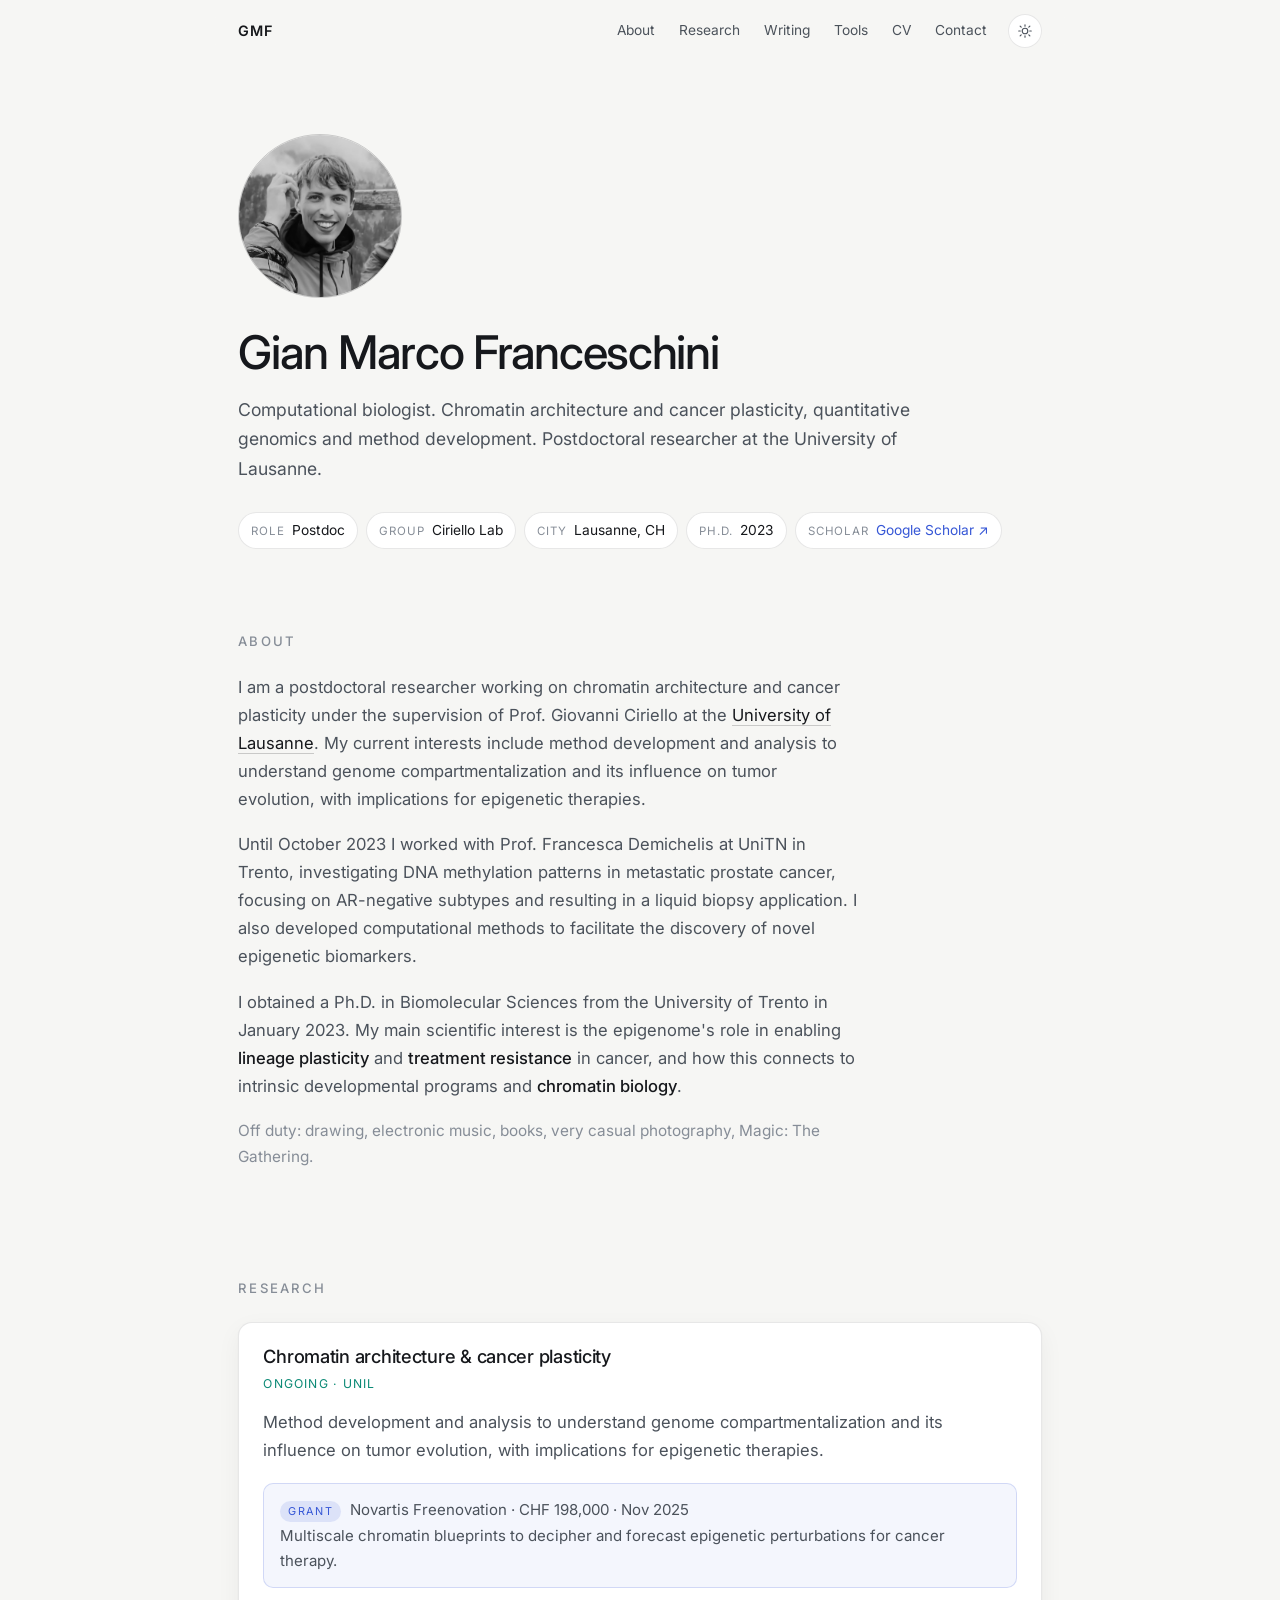
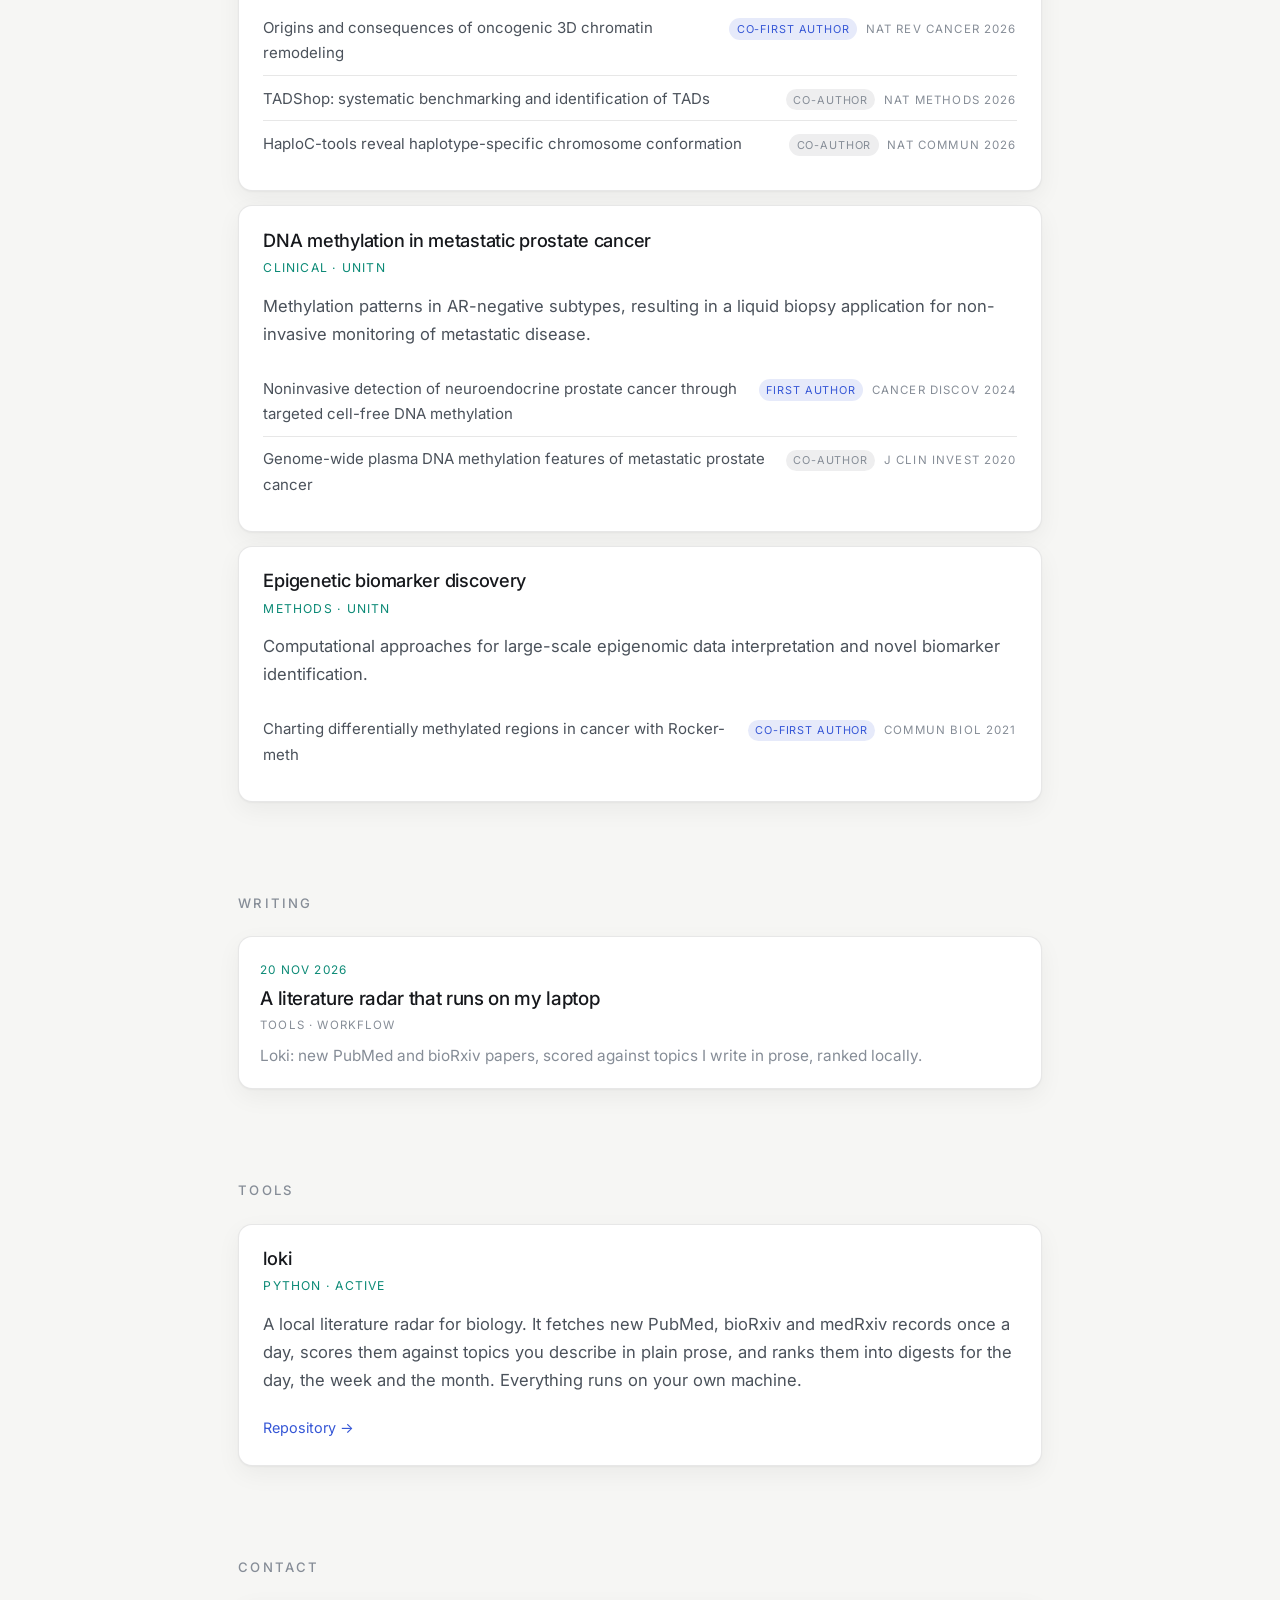
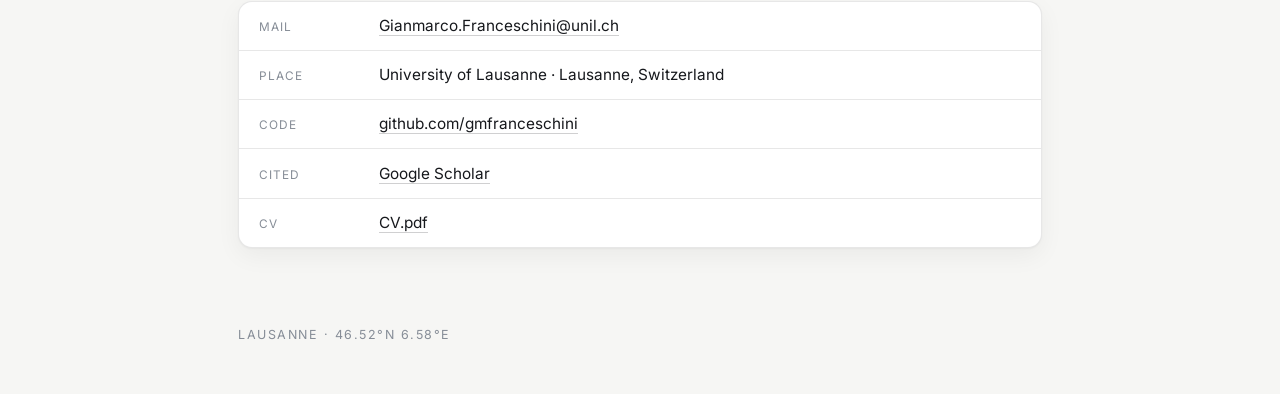
==== commit fb9617bb: "Label each paper with first or co-author position Authorship taken from CV.tex, where * marks shared" ====
--- a/index.html
+++ b/index.html
@@ -80,9 +80,9 @@
             <p>Method development and analysis to understand genome compartmentalization and its influence on tumor evolution, with implications for epigenetic therapies.</p>
             <p class="grant"><span class="pill">Grant</span>Novartis Freenovation · CHF 198,000 · Nov 2025<br />Multiscale chromatin blueprints to decipher and forecast epigenetic perturbations for cancer therapy.</p>
             <ul class="refs">
-              <li><a href="https://doi.org/10.1038/s41568-026-00969-1" target="_blank" rel="noopener noreferrer"><span class="ref-title">Origins and consequences of oncogenic 3D chromatin remodeling</span><span class="venue">Nat Rev Cancer 2026</span></a></li>
-              <li><a href="https://doi.org/10.1038/s41592-026-03100-2" target="_blank" rel="noopener noreferrer"><span class="ref-title">TADShop: systematic benchmarking and identification of TADs</span><span class="venue">Nat Methods 2026</span></a></li>
-              <li><a href="https://doi.org/10.1038/s41467-026-72326-7" target="_blank" rel="noopener noreferrer"><span class="ref-title">HaploC-tools reveal haplotype-specific chromosome conformation</span><span class="venue">Nat Commun 2026</span></a></li>
+              <li><a href="https://doi.org/10.1038/s41568-026-00969-1" target="_blank" rel="noopener noreferrer"><span class="ref-title">Origins and consequences of oncogenic 3D chromatin remodeling</span><span class="ref-meta"><span class="role role-first">Co-first author</span><span class="venue">Nat Rev Cancer 2026</span></span></a></li>
+              <li><a href="https://doi.org/10.1038/s41592-026-03100-2" target="_blank" rel="noopener noreferrer"><span class="ref-title">TADShop: systematic benchmarking and identification of TADs</span><span class="ref-meta"><span class="role role-co">Co-author</span><span class="venue">Nat Methods 2026</span></span></a></li>
+              <li><a href="https://doi.org/10.1038/s41467-026-72326-7" target="_blank" rel="noopener noreferrer"><span class="ref-title">HaploC-tools reveal haplotype-specific chromosome conformation</span><span class="ref-meta"><span class="role role-co">Co-author</span><span class="venue">Nat Commun 2026</span></span></a></li>
             </ul>
           </article>
 
@@ -91,8 +91,8 @@
             <p class="card-tag">Clinical · UNITN</p>
             <p>Methylation patterns in AR-negative subtypes, resulting in a liquid biopsy application for non-invasive monitoring of metastatic disease.</p>
             <ul class="refs">
-              <li><a href="https://doi.org/10.1158/2159-8290.CD-23-0754" target="_blank" rel="noopener noreferrer"><span class="ref-title">Noninvasive detection of neuroendocrine prostate cancer through targeted cell-free DNA methylation</span><span class="venue">Cancer Discov 2024</span></a></li>
-              <li><a href="https://doi.org/10.1172/JCI130887" target="_blank" rel="noopener noreferrer"><span class="ref-title">Genome-wide plasma DNA methylation features of metastatic prostate cancer</span><span class="venue">J Clin Invest 2020</span></a></li>
+              <li><a href="https://doi.org/10.1158/2159-8290.CD-23-0754" target="_blank" rel="noopener noreferrer"><span class="ref-title">Noninvasive detection of neuroendocrine prostate cancer through targeted cell-free DNA methylation</span><span class="ref-meta"><span class="role role-first">First author</span><span class="venue">Cancer Discov 2024</span></span></a></li>
+              <li><a href="https://doi.org/10.1172/JCI130887" target="_blank" rel="noopener noreferrer"><span class="ref-title">Genome-wide plasma DNA methylation features of metastatic prostate cancer</span><span class="ref-meta"><span class="role role-co">Co-author</span><span class="venue">J Clin Invest 2020</span></span></a></li>
             </ul>
           </article>
 
@@ -101,7 +101,7 @@
             <p class="card-tag">Methods · UNITN</p>
             <p>Computational approaches for large-scale epigenomic data interpretation and novel biomarker identification.</p>
             <ul class="refs">
-              <li><a href="https://doi.org/10.1038/s42003-021-02761-3" target="_blank" rel="noopener noreferrer"><span class="ref-title">Charting differentially methylated regions in cancer with Rocker-meth</span><span class="venue">Commun Biol 2021</span></a></li>
+              <li><a href="https://doi.org/10.1038/s42003-021-02761-3" target="_blank" rel="noopener noreferrer"><span class="ref-title">Charting differentially methylated regions in cancer with Rocker-meth</span><span class="ref-meta"><span class="role role-first">Co-first author</span><span class="venue">Commun Biol 2021</span></span></a></li>
             </ul>
           </article>
 
--- a/site.css
+++ b/site.css
@@ -252,6 +252,26 @@
 
 .ref-title { flex: 1 1 18rem; }
 
+.ref-meta {
+  display: flex;
+  align-items: baseline;
+  gap: 0.55rem;
+  flex: 0 0 auto;
+}
+
+.role {
+  font-size: 0.68rem;
+  letter-spacing: 0.08em;
+  text-transform: uppercase;
+  white-space: nowrap;
+  padding: 0.1rem 0.45rem;
+  border-radius: 999px;
+}
+
+.role-first { color: var(--accent); background: var(--pill-bg); }
+
+.role-co { color: var(--faint); background: var(--code-bg); }
+
 .venue { font-size: 0.72rem; letter-spacing: 0.1em; text-transform: uppercase; color: var(--faint); white-space: nowrap; }
 
 /* ── Writing index ────────────────────────────────────── */
@@ -419,7 +439,8 @@
 
 @media (max-width: 560px) {
   .rows > div { grid-template-columns: 1fr; gap: 0; }
-  .refs a { flex-direction: column; }
+  .refs a { flex-direction: column; align-items: flex-start; }
+  .ref-meta { flex-wrap: wrap; }
 }
 
 @media (prefers-reduced-motion: reduce) {
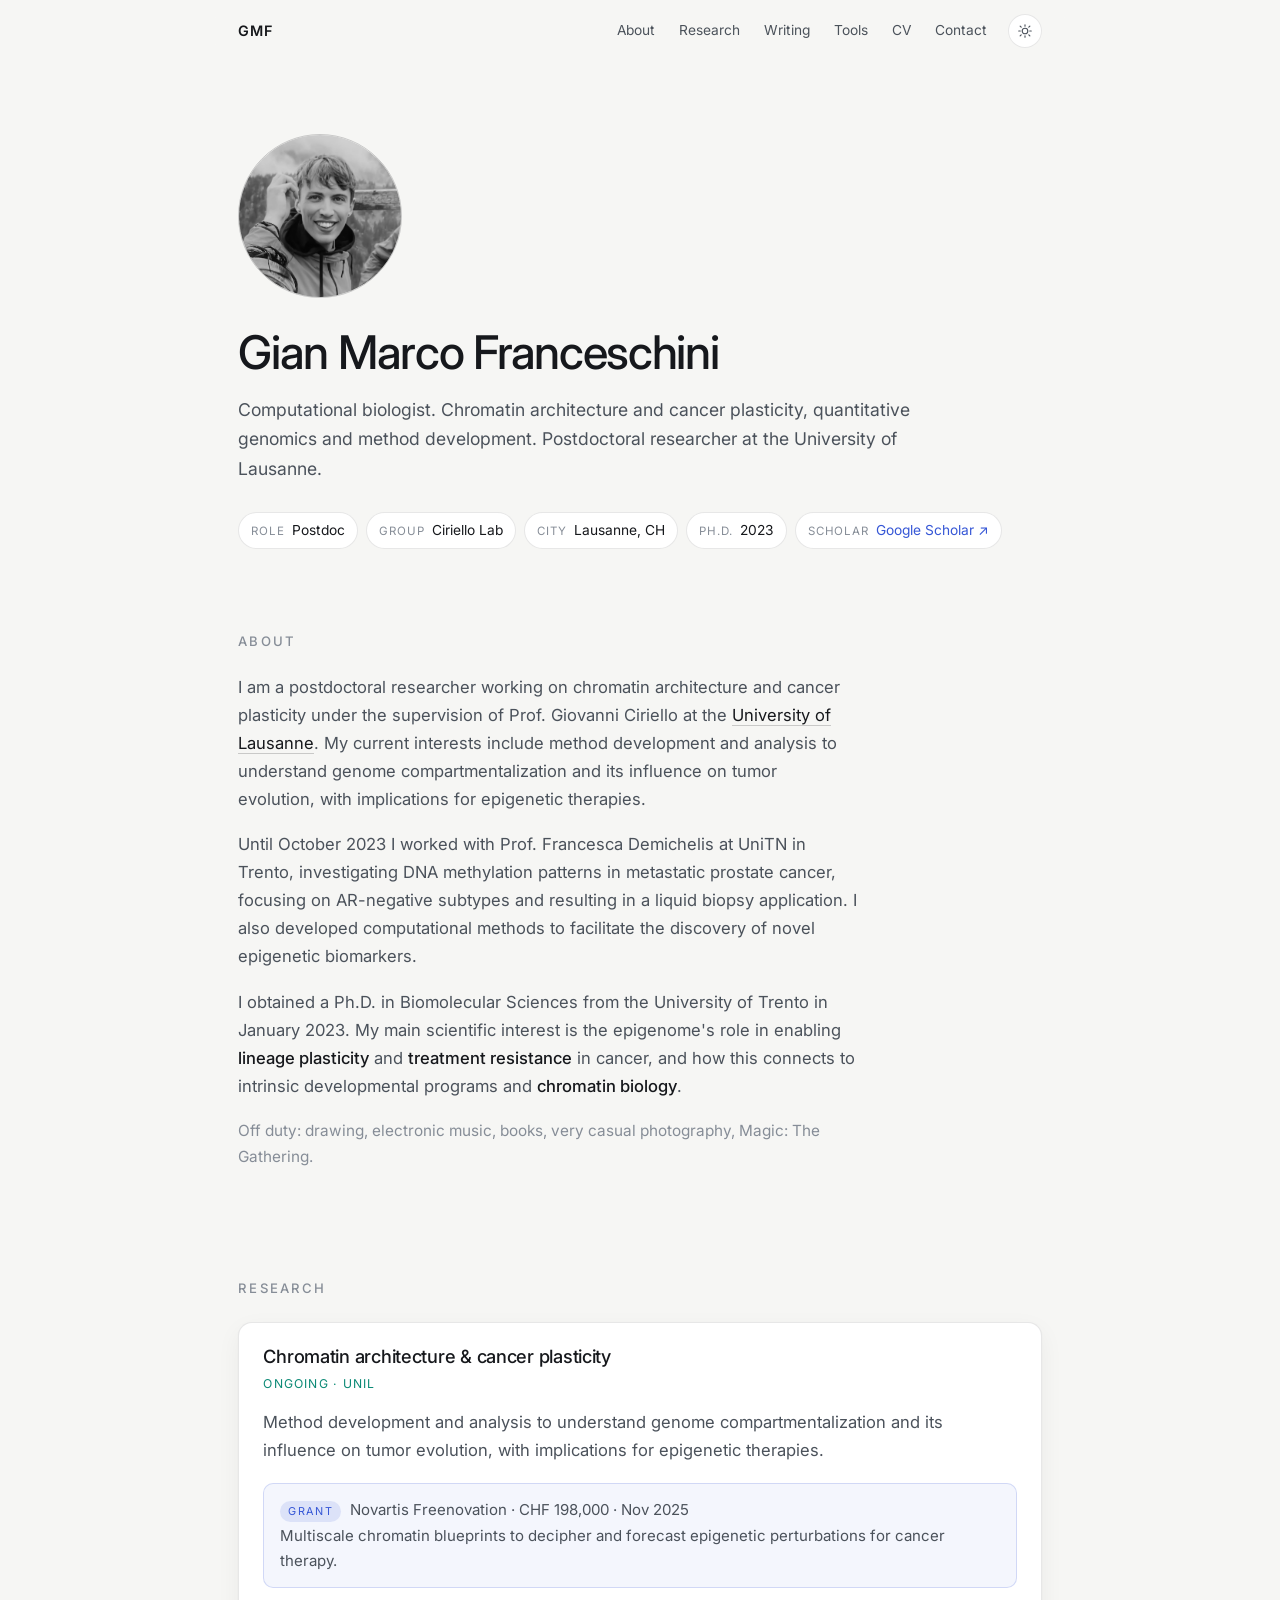
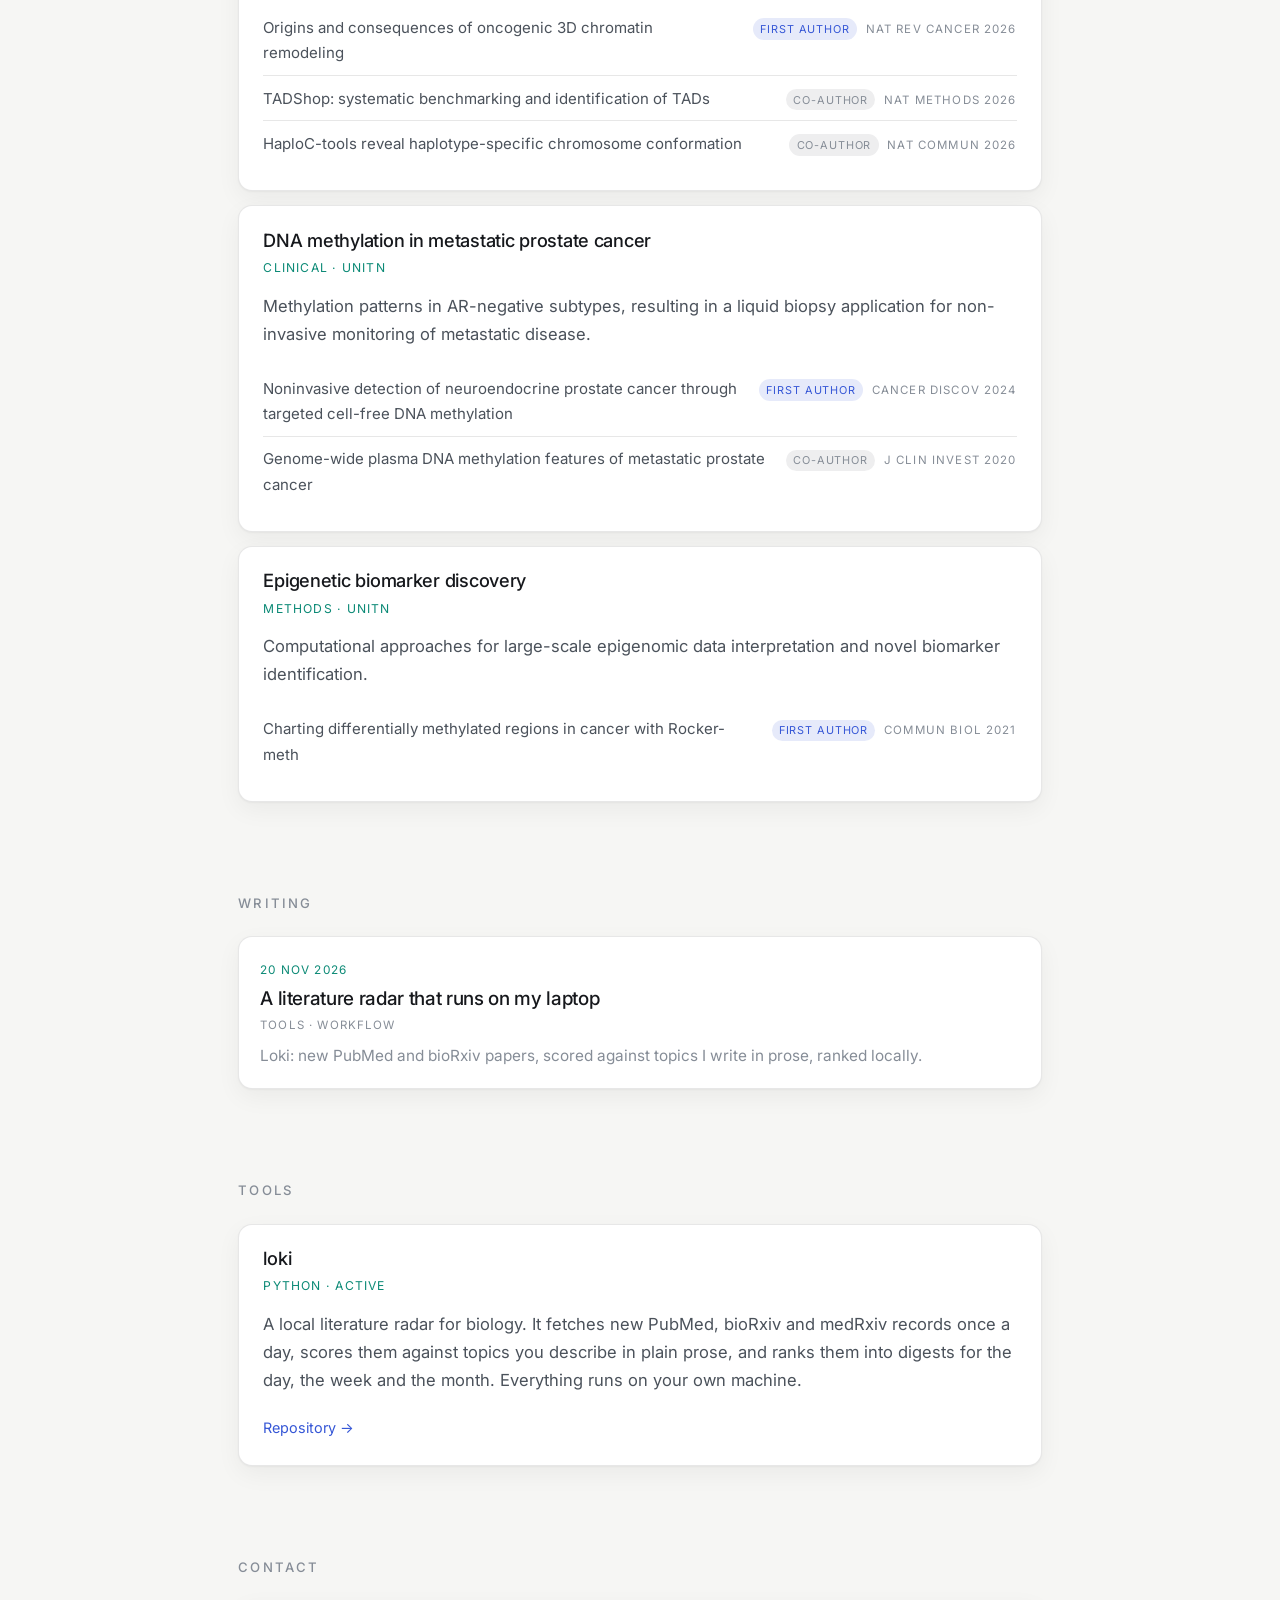
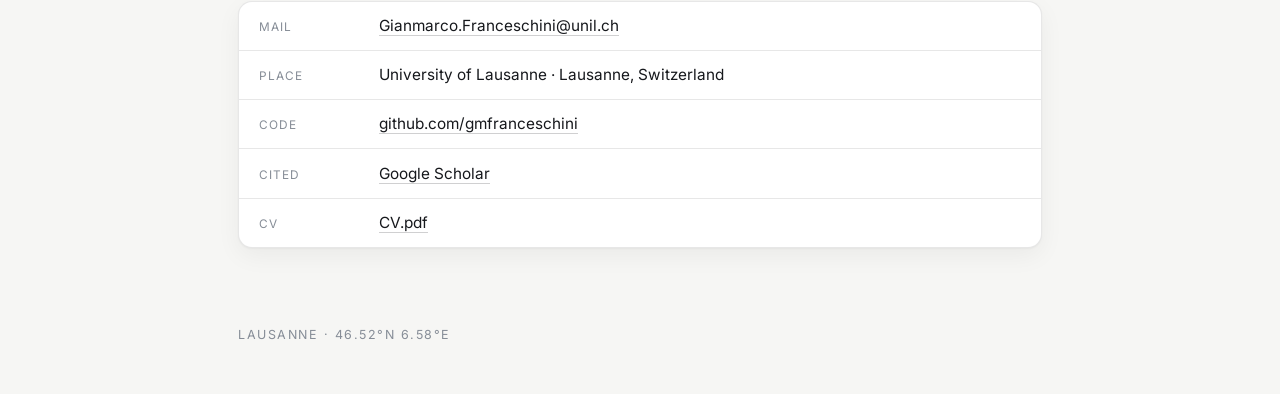
==== commit e8e8a912: "Label shared first authorship as first author Co-Authored-By: Claude Opus 5 <noreply@anthropic.com>" ====
--- a/index.html
+++ b/index.html
@@ -80,7 +80,7 @@
             <p>Method development and analysis to understand genome compartmentalization and its influence on tumor evolution, with implications for epigenetic therapies.</p>
             <p class="grant"><span class="pill">Grant</span>Novartis Freenovation · CHF 198,000 · Nov 2025<br />Multiscale chromatin blueprints to decipher and forecast epigenetic perturbations for cancer therapy.</p>
             <ul class="refs">
-              <li><a href="https://doi.org/10.1038/s41568-026-00969-1" target="_blank" rel="noopener noreferrer"><span class="ref-title">Origins and consequences of oncogenic 3D chromatin remodeling</span><span class="ref-meta"><span class="role role-first">Co-first author</span><span class="venue">Nat Rev Cancer 2026</span></span></a></li>
+              <li><a href="https://doi.org/10.1038/s41568-026-00969-1" target="_blank" rel="noopener noreferrer"><span class="ref-title">Origins and consequences of oncogenic 3D chromatin remodeling</span><span class="ref-meta"><span class="role role-first">First author</span><span class="venue">Nat Rev Cancer 2026</span></span></a></li>
               <li><a href="https://doi.org/10.1038/s41592-026-03100-2" target="_blank" rel="noopener noreferrer"><span class="ref-title">TADShop: systematic benchmarking and identification of TADs</span><span class="ref-meta"><span class="role role-co">Co-author</span><span class="venue">Nat Methods 2026</span></span></a></li>
               <li><a href="https://doi.org/10.1038/s41467-026-72326-7" target="_blank" rel="noopener noreferrer"><span class="ref-title">HaploC-tools reveal haplotype-specific chromosome conformation</span><span class="ref-meta"><span class="role role-co">Co-author</span><span class="venue">Nat Commun 2026</span></span></a></li>
             </ul>
@@ -101,7 +101,7 @@
             <p class="card-tag">Methods · UNITN</p>
             <p>Computational approaches for large-scale epigenomic data interpretation and novel biomarker identification.</p>
             <ul class="refs">
-              <li><a href="https://doi.org/10.1038/s42003-021-02761-3" target="_blank" rel="noopener noreferrer"><span class="ref-title">Charting differentially methylated regions in cancer with Rocker-meth</span><span class="ref-meta"><span class="role role-first">Co-first author</span><span class="venue">Commun Biol 2021</span></span></a></li>
+              <li><a href="https://doi.org/10.1038/s42003-021-02761-3" target="_blank" rel="noopener noreferrer"><span class="ref-title">Charting differentially methylated regions in cancer with Rocker-meth</span><span class="ref-meta"><span class="role role-first">First author</span><span class="venue">Commun Biol 2021</span></span></a></li>
             </ul>
           </article>
 
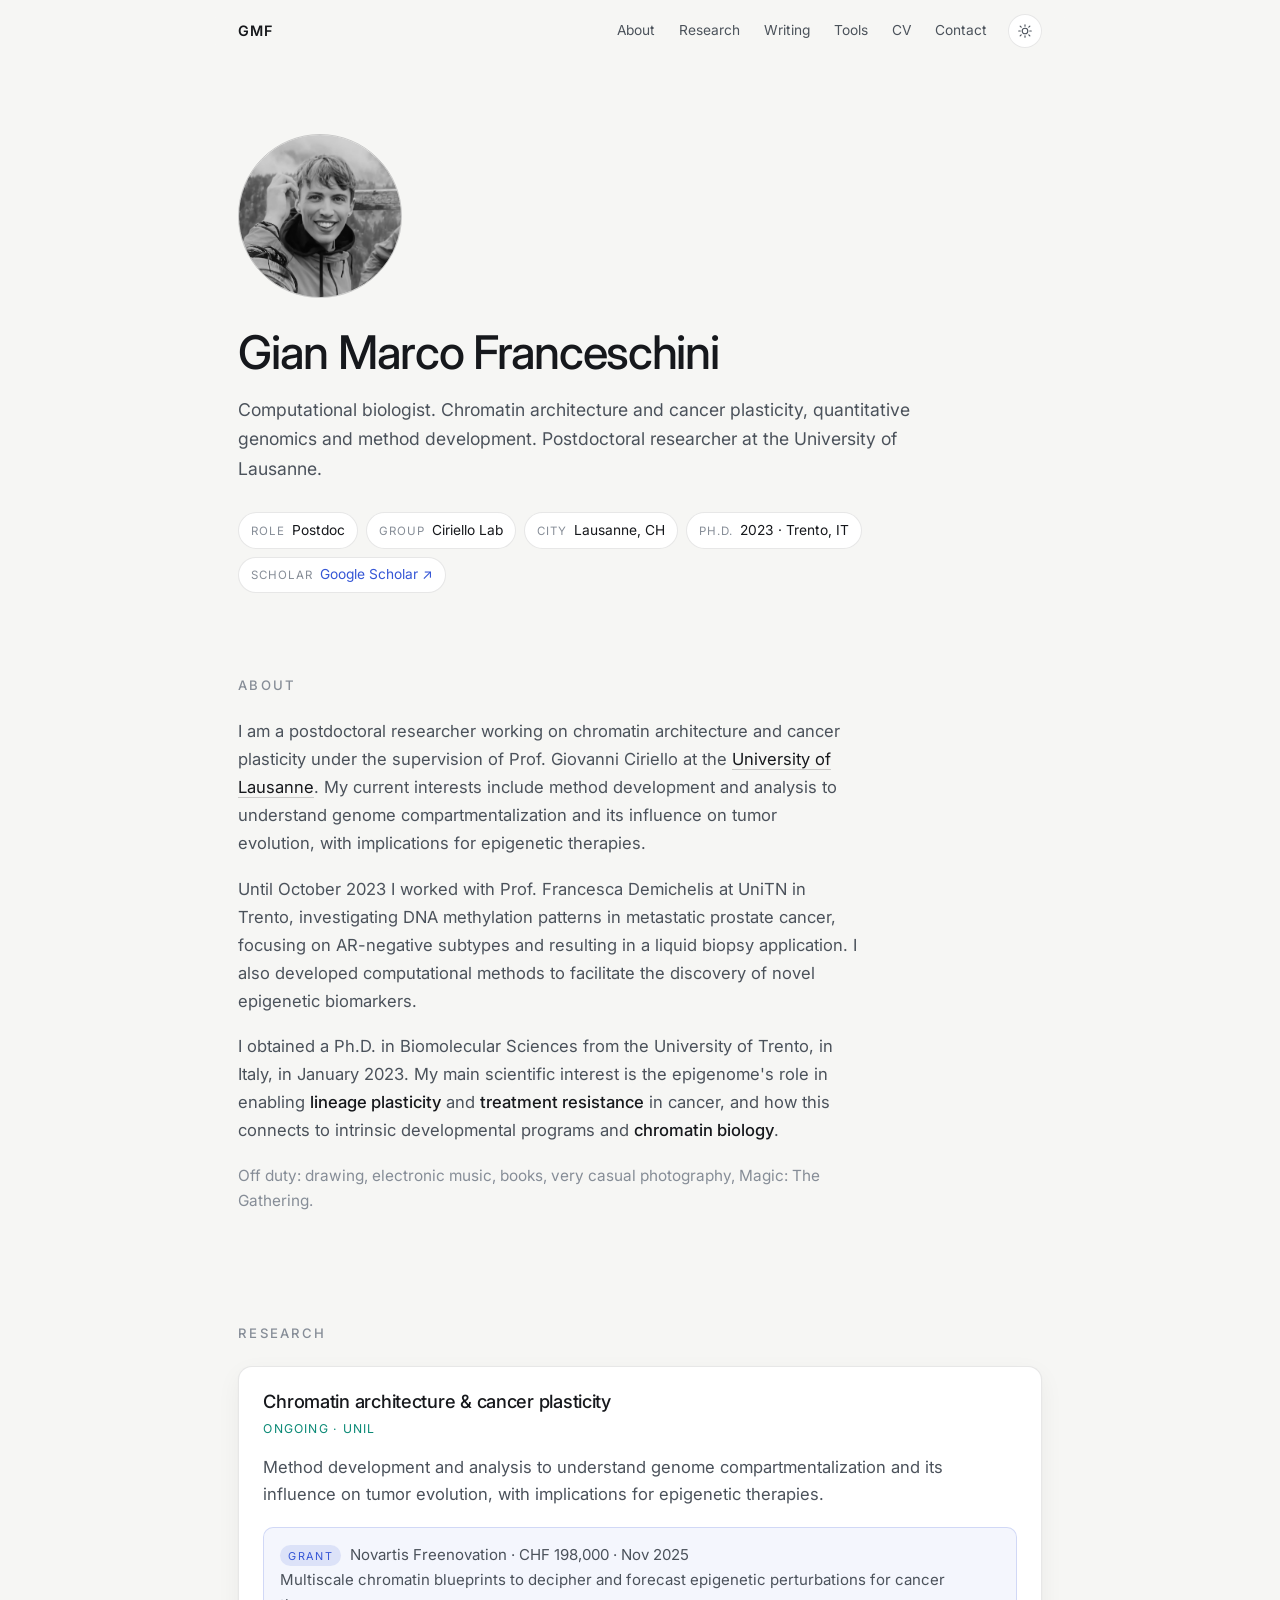
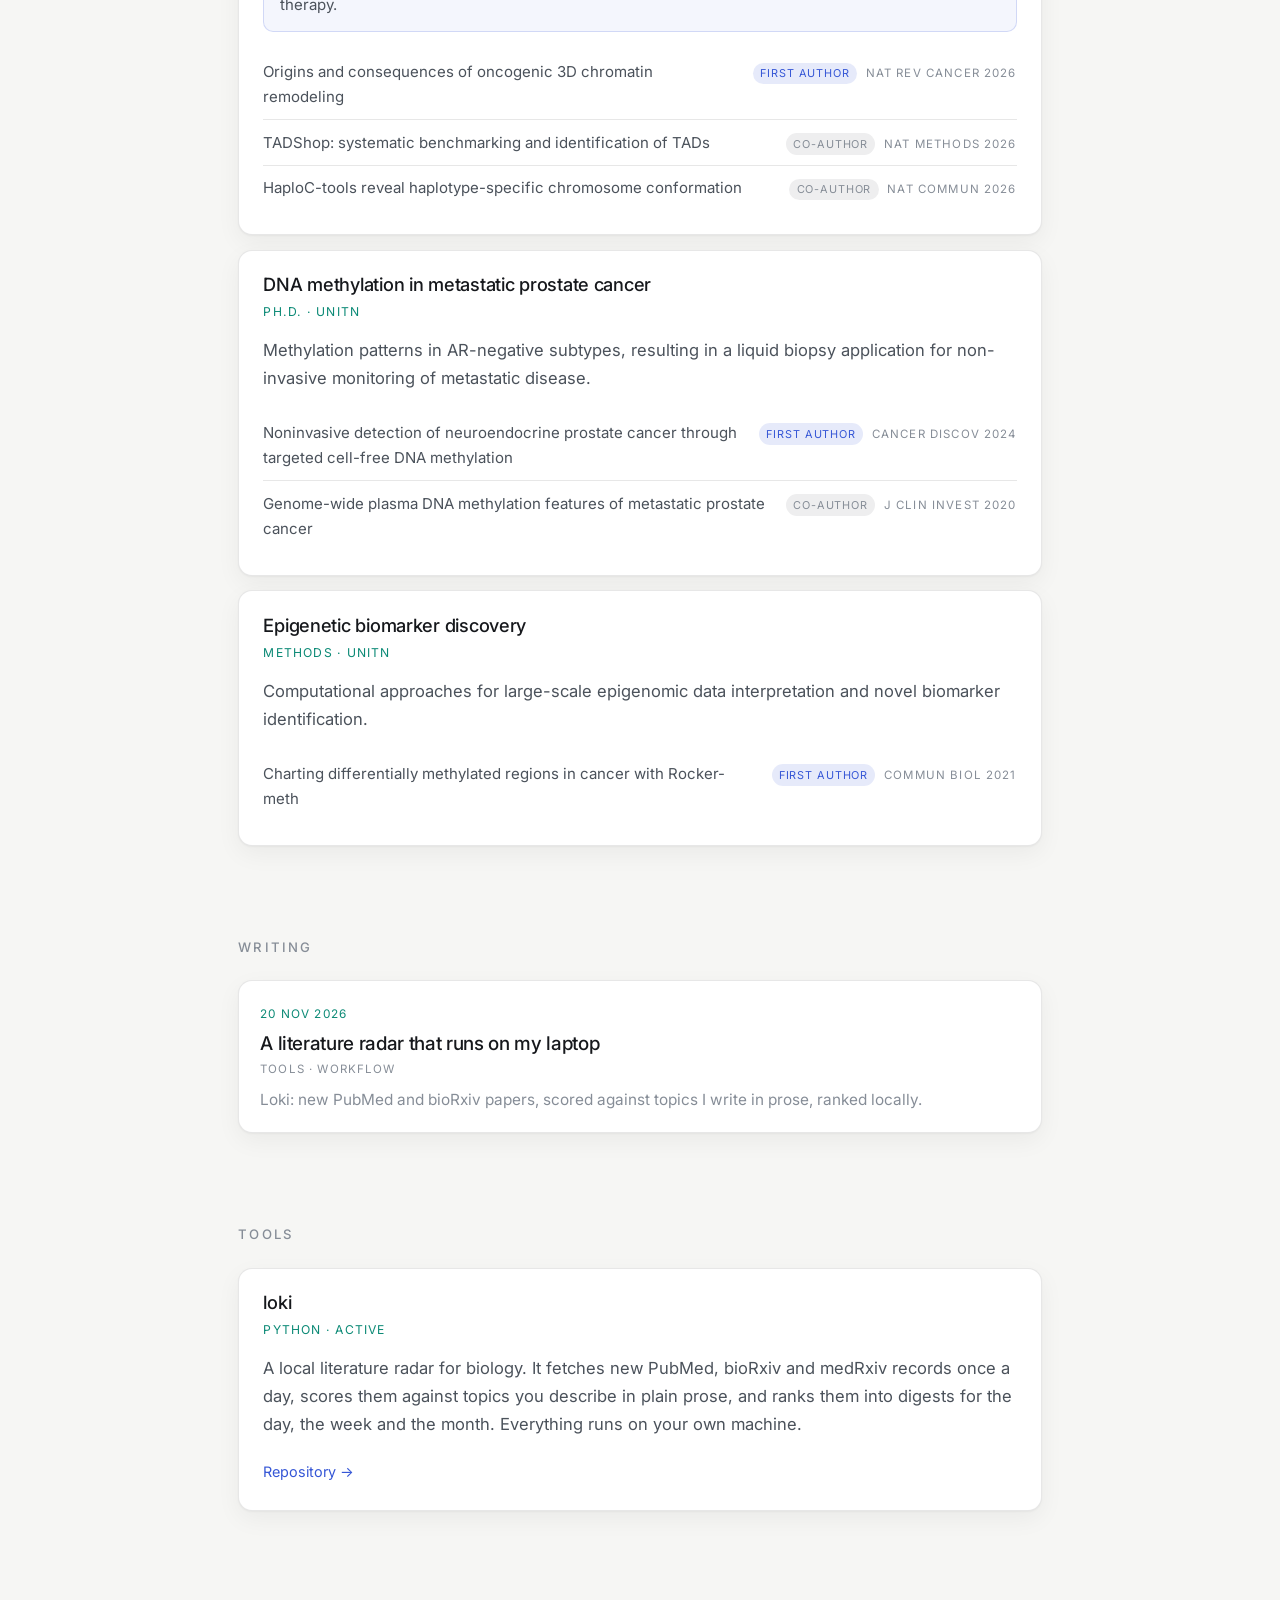
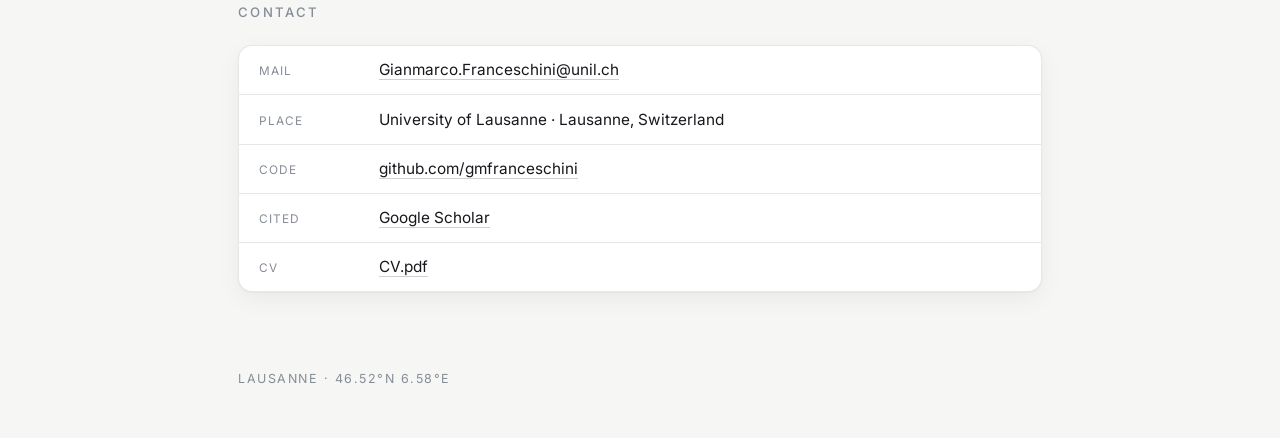
==== commit 1951ee82: "Add favicon, label the UniTN work as the Ph.D., fix titles and typos Replace the meaningless "Clinic" ====
--- a/index.html
+++ b/index.html
@@ -9,6 +9,7 @@
   <link rel="preconnect" href="https://fonts.googleapis.com" />
   <link rel="preconnect" href="https://fonts.gstatic.com" crossorigin />
   <link href="https://fonts.googleapis.com/css2?family=Inter:wght@300;400;500;600&display=swap" rel="stylesheet" />
+  <link rel="icon" href="./favicon.svg" type="image/svg+xml" />
   <link rel="stylesheet" href="./site.css" />
   <script>
     // Apply the saved theme before first paint. Light unless the visitor
@@ -56,7 +57,7 @@
         <h1>Gian Marco Franceschini</h1>
         <p class="hero-sub">Computational biologist. Chromatin architecture and cancer plasticity, quantitative genomics and method development. Postdoctoral researcher at the University of Lausanne.</p>
         <dl class="chips">
-          <div><dt>Role</dt><dd>Postdoc</dd></div><div><dt>Group</dt><dd>Ciriello Lab</dd></div><div><dt>City</dt><dd>Lausanne, CH</dd></div><div><dt>Ph.D.</dt><dd>2023</dd></div><div class="chip-link"><dt>Scholar</dt><dd><a href="https://scholar.google.it/citations?user=wpAFYbkAAAAJ&amp;hl=en" target="_blank" rel="noopener noreferrer">Google Scholar ↗</a></dd></div>
+          <div><dt>Role</dt><dd>Postdoc</dd></div><div><dt>Group</dt><dd>Ciriello Lab</dd></div><div><dt>City</dt><dd>Lausanne, CH</dd></div><div><dt>Ph.D.</dt><dd>2023 · Trento, IT</dd></div><div class="chip-link"><dt>Scholar</dt><dd><a href="https://scholar.google.it/citations?user=wpAFYbkAAAAJ&amp;hl=en" target="_blank" rel="noopener noreferrer">Google Scholar ↗</a></dd></div>
         </dl>
       </section>
 
@@ -65,7 +66,7 @@
         <div class="panel-body prose">
             <p>I am a postdoctoral researcher working on chromatin architecture and cancer plasticity under the supervision of Prof. Giovanni Ciriello at the <a href="https://www.unil.ch" target="_blank" rel="noopener noreferrer">University of Lausanne</a>. My current interests include method development and analysis to understand genome compartmentalization and its influence on tumor evolution, with implications for epigenetic therapies.</p>
             <p>Until October 2023 I worked with Prof. Francesca Demichelis at UniTN in Trento, investigating DNA methylation patterns in metastatic prostate cancer, focusing on AR-negative subtypes and resulting in a liquid biopsy application. I also developed computational methods to facilitate the discovery of novel epigenetic biomarkers.</p>
-            <p>I obtained a Ph.D. in Biomolecular Sciences from the University of Trento in January 2023. My main scientific interest is the epigenome's role in enabling <strong>lineage plasticity</strong> and <strong>treatment resistance</strong> in cancer, and how this connects to intrinsic developmental programs and <strong>chromatin biology</strong>.</p>
+            <p>I obtained a Ph.D. in Biomolecular Sciences from the University of Trento, in Italy, in January 2023. My main scientific interest is the epigenome's role in enabling <strong>lineage plasticity</strong> and <strong>treatment resistance</strong> in cancer, and how this connects to intrinsic developmental programs and <strong>chromatin biology</strong>.</p>
           <p class="aside">Off duty: drawing, electronic music, books, very casual photography, Magic: The Gathering.</p>
         </div>
       </section>
@@ -88,7 +89,7 @@
 
           <article class="card">
             <h3>DNA methylation in metastatic prostate cancer</h3>
-            <p class="card-tag">Clinical · UNITN</p>
+            <p class="card-tag">Ph.D. · UNITN</p>
             <p>Methylation patterns in AR-negative subtypes, resulting in a liquid biopsy application for non-invasive monitoring of metastatic disease.</p>
             <ul class="refs">
               <li><a href="https://doi.org/10.1158/2159-8290.CD-23-0754" target="_blank" rel="noopener noreferrer"><span class="ref-title">Noninvasive detection of neuroendocrine prostate cancer through targeted cell-free DNA methylation</span><span class="ref-meta"><span class="role role-first">First author</span><span class="venue">Cancer Discov 2024</span></span></a></li>
